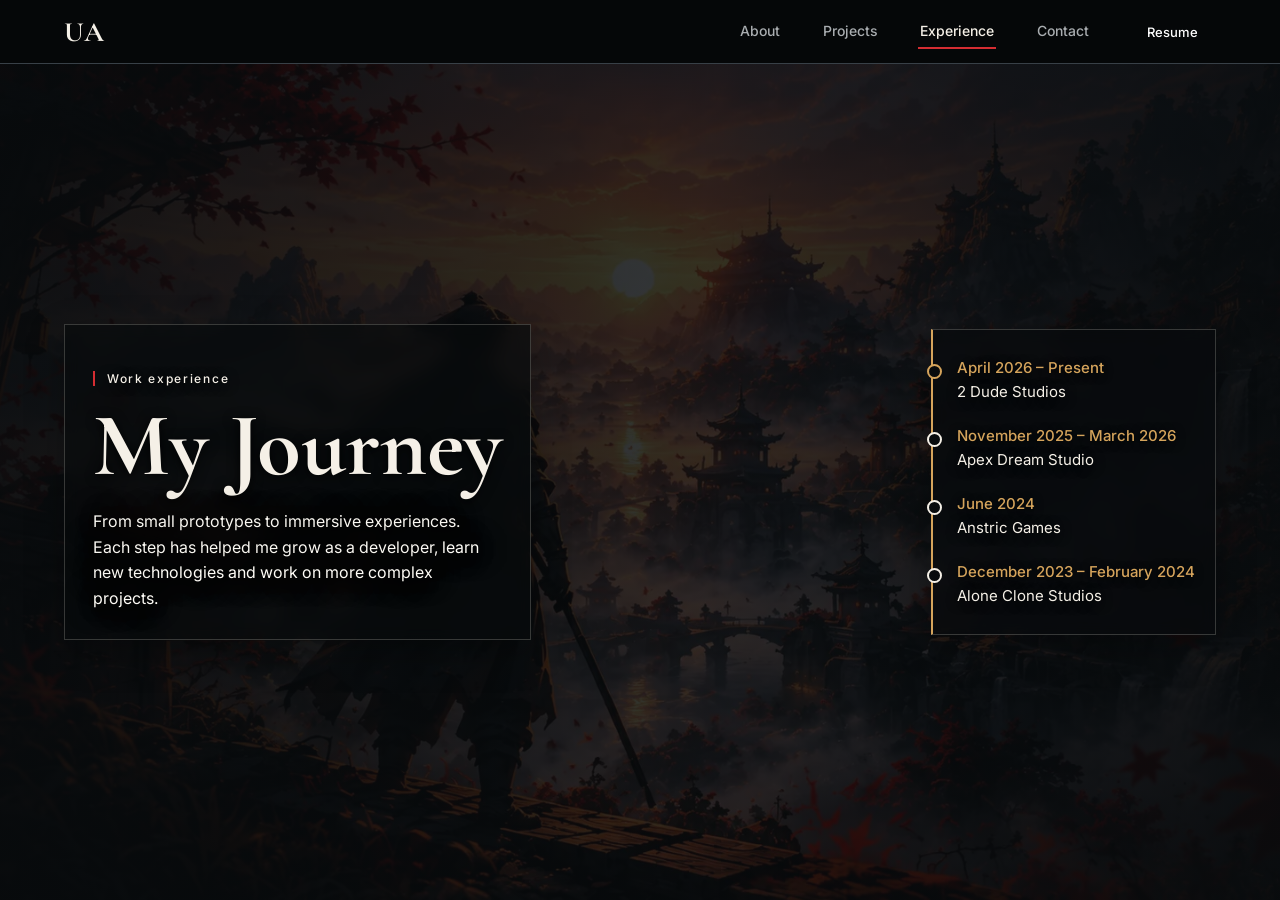
==== experience.html @ b85fc6ec "Restore the opening wrapper for the first company pair" ====
<!DOCTYPE html>
<html lang="en"><head><meta charset="utf-8">
<meta name="viewport" content="width=device-width, initial-scale=1, viewport-fit=cover">
<title>Experience — Utsav Agarwal</title>
<link href="https://fonts.googleapis.com/css2?family=Cormorant+Garamond:wght@500;600;700&family=Inter:wght@400;500;600&display=swap" rel="stylesheet">
<link rel="stylesheet" href="styles.css"></head><body>
<nav><a class="logo" href="index.html" aria-label="Home">UA</a>
<button class="burger" aria-label="Menu" aria-expanded="false">&#9776;</button>
<div class="links" id="links"><a href="index.html#about">About</a><a href="projects.html">Projects</a><a href="experience.html" class=on>Experience</a><a href="#contact">Contact</a><a class="btn" href="resume.pdf" target="_blank" rel="noopener">Resume</a></div></nav>
<main class="view on">
<!-- MY JOURNEY -->
<section class="snap jour"><img class="bg" src="assets/hero.webp" alt=""><div class="jw"><div><p class="eyebrow">Work experience</p><h1>My Journey</h1><p>From small prototypes to immersive experiences. Each step has helped me grow as a developer, learn new technologies and work on more complex projects.</p></div><ol class="tl"><li><b>April 2026 – Present</b>2 Dude Studios</li><li><b>November 2025 – March 2026</b>Apex Dream Studio</li><li><b>June 2024</b>Anstric Games</li><li><b>December 2023 – February 2024</b>Alone Clone Studios</li></ol></div></section>
<div class="company-pair">
<!-- COMPANY: 2 Dude Studios -->
<section class="snap company-entry"><div class="pane"><div class="logo-t w"><img src="assets/2-dude-studios.png" alt="2 Dude Studios logo"></div><p class="when">April 2026 – Present</p><h2 class="role">Unity Game Developer · 2 Dude Studios</h2><p>Location-based entertainment and shared-space VR experiences.</p><ul><li>Building location-based entertainment (LBE) VR experiences for shared physical spaces</li><li>Unity UI systems, arena setup and configuration</li><li>Photon Fusion integration and multiplayer development</li><li>Modular utilities, debugging and testing</li></ul><div class="tags"><span>Unity</span><span>VR</span><span>Photon Fusion</span><span>Multiplayer</span></div><div class="company-actions" aria-label="2 Dude Studios links"><a class="company-btn" href="https://2dudestudios.com/" target="_blank" rel="noopener noreferrer"><span aria-hidden="true">↗</span> Official Website</a><a class="company-btn" href="https://www.linkedin.com/company/2-dude-studios/" target="_blank" rel="noopener noreferrer"><span aria-hidden="true">in</span> LinkedIn</a></div></div></section>
<!-- COMPANY: Apex Dream Studio -->
<section class="snap company-entry"><div class="pane"><div class="logo-t"><img src="assets/apex-dream-studio.webp" alt="Apex Dream Studio logo"></div><p class="when">November 2025 – March 2026</p><h2 class="role">Unity Game Developer · Apex Dream Studio</h2><p>Gameplay and interface work across large-scale VR and voxel-based projects.</p><ul><li>UI contribution to a large-scale VR project</li><li>Gameplay and rendering-related features</li><li>Reusable architecture and scalable systems</li><li>Core functionality for a voxel-based project</li></ul><div class="tags"><span>Unity</span><span>C#</span><span>VR</span><span>UI Systems</span></div><div class="company-actions" aria-label="Apex Dream Studio links"><a class="company-btn" href="https://apexdreamstudio.com/" target="_blank" rel="noopener noreferrer"><span aria-hidden="true">↗</span> Official Website</a><a class="company-btn" href="https://www.linkedin.com/company/apexdreamstudio/" target="_blank" rel="noopener noreferrer"><span aria-hidden="true">in</span> LinkedIn</a></div></div></section>
</div>
<div class="company-pair">
<!-- COMPANY: Anstric Games -->
<section class="snap company-entry"><div class="pane"><div class="logo-t"><img src="assets/anstric-games.webp" alt="Anstric Games logo"></div><p class="when">June 2024</p><h2 class="role">Unity Game Developer Intern · Anstric Games</h2><p>A 2D fighting-game prototype, from movement to polish.</p><ul><li>Character movement and combat logic</li><li>Animation control and gameplay implementation</li><li>Particle effects and sound integration</li></ul><div class="tags"><span>Unity</span><span>C#</span><span>2D</span><span>Animation</span></div><div class="company-actions" aria-label="Anstric Games links"><a class="company-btn" href="https://anstric.com/" target="_blank" rel="noopener noreferrer"><span aria-hidden="true">↗</span> Official Website</a><a class="company-btn" href="https://www.linkedin.com/company/anstric/" target="_blank" rel="noopener noreferrer"><span aria-hidden="true">in</span> LinkedIn</a></div></div></section>
<!-- COMPANY: Alone Clone Studios -->
<section class="snap company-entry"><div class="pane"><div class="logo-t"><img src="assets/alone-clone-studios.webp" alt="Alone Clone Studios logo"></div><p class="when">December 2023 – February 2024</p><h2 class="role">Game Developer Intern · Alone Clone Studios</h2><p>Unity and Unreal Engine prototypes in a game development internship.</p><ul><li>Multiplayer FPS prototype work</li><li>Weapon rendering and cinematic capture</li><li>Endless-runner mechanics with procedural environments</li><li>Collision-based interactions</li></ul><div class="tags"><span>Unity</span><span>Unreal Engine</span><span>Multiplayer</span><span>Prototyping</span></div><div class="company-actions" aria-label="Alone Clone Studios links"><a class="company-btn" href="https://aloneclone.com/" target="_blank" rel="noopener noreferrer"><span aria-hidden="true">↗</span> Official Website</a><a class="company-btn" href="https://www.linkedin.com/company/aloneclone/" target="_blank" rel="noopener noreferrer"><span aria-hidden="true">in</span> LinkedIn</a></div></div></section>

</div>

<!-- CONTACT -->
<section class="snap contact" id="contact"><div><p class="eyebrow" style="display:inline-block;text-align:left">Contact</p><h2>Let’s build something meaningful.</h2><p>Open to game development opportunities in gameplay systems, AI and VR. Send a message and I’ll reply soon.</p><a class="btn" href="mailto:utsavagarwal2002@gmail.com">Let’s Talk</a><a class="m" href="mailto:utsavagarwal2002@gmail.com">utsavagarwal2002@gmail.com</a></div></section>
</main>
<script src="script.js"></script></body></html>
---- styles.css ----
/* UTSAV AGARWAL PORTFOLIO - edit colours in :root below */
:root{--bg:#080B0D;--sf:#11171B;--tx:#F5F0E7;--mu:#A9ADB0;--ac:#D52D32;--gd:#D5A45C;--bd:#384047;--pa:#E5D0AD;--nav:64px;--serif:'Cormorant Garamond',Georgia,serif;--sans:'Inter',system-ui,sans-serif;--pad:clamp(20px,5vw,72px);color-scheme:dark}
*{box-sizing:border-box;margin:0}html,body{height:100%;background:var(--bg);color:var(--tx);font:400 16px/1.6 var(--sans)}
a{color:inherit;text-decoration:none}:focus-visible{outline:2px solid var(--gd);outline-offset:3px}
nav{position:fixed;inset:0 0 auto 0;height:calc(var(--nav) + env(safe-area-inset-top,0px));padding:env(safe-area-inset-top,0px) var(--pad) 0;background:#050708;border-bottom:1px solid var(--bd);display:flex;align-items:center;justify-content:space-between;z-index:20}
.logo{font:700 28px var(--serif);letter-spacing:.04em}
.links{display:flex;gap:clamp(16px,3vw,40px);align-items:center}
.links a{font:500 14px var(--sans);color:var(--mu);background:none;border:0;padding:8px 2px;cursor:pointer;border-bottom:2px solid transparent}
.links a.on{color:var(--tx);border-color:var(--ac)}
.btn{display:inline-flex;gap:10px;align-items:center;justify-content:center;background:var(--ac);color:#fff;font:600 15px var(--sans);padding:13px 24px;border:0;border-radius:2px;cursor:pointer;min-height:44px}
.btn:hover{background:#e0383d}.links .btn{padding:9px 18px;color:#fff;border:0;font-size:13px;min-height:40px}
.burger{display:none;background:none;border:1px solid var(--bd);color:var(--tx);width:44px;height:44px;font-size:20px;cursor:pointer}
@media(max-width:900px){.burger{display:block}.links{position:fixed;top:calc(var(--nav) + env(safe-area-inset-top,0px));left:0;right:0;background:#050708;flex-direction:column;align-items:stretch;padding:12px var(--pad) 24px;border-bottom:1px solid var(--bd);display:none}.links.open{display:flex}.links a{text-align:left;padding:14px 0;font-size:16px;border-bottom:1px solid var(--bd)}.links .btn{margin-top:12px}}
.view{position:fixed;inset:calc(var(--nav) + env(safe-area-inset-top,0px)) 0 0 0;overflow-y:auto;scroll-snap-type:y mandatory;overscroll-behavior-y:contain;scroll-behavior:smooth;display:none}
.view.on{display:block}
@media(max-width:700px){.view{scroll-snap-type:y proximity}}
@media(prefers-reduced-motion:reduce){.view{scroll-behavior:auto}}
.snap{min-height:100%;scroll-snap-align:start;scroll-snap-stop:always;position:relative;display:flex;overflow:hidden}
.bg{position:absolute;inset:0;width:100%;height:100%;object-fit:cover;z-index:0}
.eyebrow{font:500 12px var(--sans);letter-spacing:.14em;color:var(--mu);margin-bottom:14px;padding-left:12px;border-left:2px solid var(--ac)}
h1,h2,h3{font-family:var(--serif);font-weight:700;line-height:1.02}
h1{font-size:clamp(44px,7vw,92px)}h2{font-size:clamp(34px,4.4vw,60px);line-height:1.08}
.sub{font:500 clamp(19px,2vw,26px)/1.3 var(--serif);color:var(--tx);margin:18px 0 28px;max-width:20ch}
/* hero */
#hero{align-items:center;justify-content:flex-end;padding:var(--pad)}
#hero .bg{object-position:25% 50%}
#hero:before,.jour:before{content:"";position:absolute;inset:0;z-index:1;pointer-events:none;background:linear-gradient(90deg,transparent 35%,rgba(8,11,13,.92) 72%)}
#hero:before{background:linear-gradient(90deg,rgba(8,11,13,.08) 0%,rgba(8,11,13,.3) 34%,rgba(8,11,13,.86) 60%,rgba(8,11,13,.96) 100%)}
.heroin{position:relative;z-index:2;max-width:480px;width:100%}
.heroin,.jour .jw>div:first-child{background:rgba(8,11,13,.68);border:1px solid rgba(245,240,231,.2);padding:clamp(18px,2.4vw,28px);backdrop-filter:blur(8px);-webkit-backdrop-filter:blur(8px);box-shadow:0 12px 36px rgba(0,0,0,.28)}
#hero h1,#hero .sub,.jour h1,.jour .jw>div>p:not(.eyebrow){color:#fffdf7;text-shadow:0 2px 14px rgba(0,0,0,.95),0 0 32px rgba(0,0,0,.7)}
.badge{display:flex;gap:14px;align-items:center;margin-top:24px;border:1px solid var(--bd);background:rgba(8,11,13,.7);padding:10px 16px;max-width:360px}
.badge img{width:48px;height:48px}.badge b{display:block;font-size:15px}.badge span{font-size:12px;color:var(--mu)}
@media(max-width:760px){#hero{justify-content:center;text-align:center;align-items:flex-end}#hero:before{background:linear-gradient(180deg,rgba(8,11,13,.1) 0,rgba(8,11,13,.45) 28%,rgba(8,11,13,.97) 100%)}#hero .bg{object-position:30% 20%}.heroin{max-width:none}.sub{margin-inline:auto}.btn.full{width:100%}.badge{margin-inline:auto}}
/* about + skills */
.as{display:contents}
@media(min-width:1024px){.as{display:grid;grid-template-columns:1.15fr 1fr;min-height:100%;scroll-snap-align:start;scroll-snap-stop:always}.as .snap{min-height:100%}}
#about{background:var(--pa);color:#1a1410;align-items:center;padding:var(--pad) var(--pad) 40%}
#about .bg{top:auto;height:52%;object-position:50% 70%;-webkit-mask-image:linear-gradient(transparent,#000 35%);mask-image:linear-gradient(transparent,#000 35%)}
#about .eyebrow{color:#5a4a38}#about p{max-width:52ch;margin-top:18px;font-size:clamp(15px,1.25vw,17px);color:#33281d;position:relative}
#about>div{position:relative;z-index:1}
#skills{background:var(--sf);align-items:center;padding:var(--pad);border-left:1px solid var(--bd)}
.grid{display:grid;grid-template-columns:repeat(3,1fr);gap:12px;margin-top:24px;width:100%}
@media(max-width:1023px){#about{padding-bottom:45%}.grid{grid-template-columns:repeat(2,1fr)}}
@media(max-width:420px){.grid{grid-template-columns:1fr}}
.sk{border:1px solid var(--bd);padding:16px 14px;display:flex;flex-direction:column;gap:10px;font-size:14px;font-weight:500;min-height:84px;justify-content:center;background:rgba(8,11,13,.5)}
.sk i{font:700 13px var(--serif);font-style:normal;color:var(--gd);border:1px solid var(--gd);width:30px;height:30px;display:grid;place-items:center}
#skills>div{width:100%}
/* contact */
.contact{align-items:center;justify-content:center;text-align:center;padding:var(--pad);background:radial-gradient(ellipse at 50% 120%,rgba(213,45,50,.28),transparent 60%),var(--bg);border-top:1px solid var(--bd)}
.contact p{margin:16px auto 28px;color:var(--mu);max-width:44ch}.contact a.m{display:block;margin-top:18px;color:var(--gd);font-size:15px}
/* journey */
.jour{align-items:center;padding:var(--pad)}
.jour:before{background:linear-gradient(90deg,rgba(8,11,13,.94) 0%,rgba(8,11,13,.82) 55%,rgba(8,11,13,.94) 100%)}
.jour h1,.jour .jw p,.jour .tl li{color:#f5f0e7;text-shadow:0 2px 12px rgba(0,0,0,.9)}
.jour .tl b{text-shadow:0 2px 10px rgba(0,0,0,.9)}
.jour .bg{object-position:40% 50%}
@media(min-width:761px) and (max-width:1023px){.jw{display:grid;grid-template-columns:minmax(0,1.1fr) minmax(250px,.9fr);gap:20px}.jour .tl{width:100%}}
@media(max-width:760px){#hero:before{background:linear-gradient(180deg,rgba(8,11,13,.38) 0%,rgba(8,11,13,.58) 28%,rgba(8,11,13,.97) 100%)}#hero .heroin{max-width:540px}#hero h1{font-size:clamp(44px,12vw,72px)}#hero .sub{max-width:27ch;margin:16px auto 24px}.jour{align-items:flex-end;text-align:center}.jour:before{background:linear-gradient(180deg,rgba(8,11,13,.38) 0%,rgba(8,11,13,.68) 36%,rgba(8,11,13,.97) 100%)}.jw{display:flex;flex-direction:column;align-items:stretch;gap:16px}.jour .jw>div:first-child{max-width:none}.jour .jw .eyebrow{display:inline-block;text-align:left}.jour .tl{text-align:left;width:100%;padding:12px 14px 12px 0}.jour h1{font-size:clamp(42px,11vw,64px)}.jour .jw>div>p:not(.eyebrow){margin:12px auto 0;max-width:36ch}}
.jw{position:relative;z-index:2;display:flex;justify-content:space-between;align-items:center;gap:40px;width:100%;flex-wrap:wrap}
.jw p{max-width:40ch;margin-top:18px;color:#e6e0d4}
.tl{list-style:none;padding:16px 20px 16px 0;border:1px solid rgba(245,240,231,.2);border-left:2px solid var(--gd);margin:0;background:rgba(8,11,13,.78);backdrop-filter:blur(8px);-webkit-backdrop-filter:blur(8px);box-shadow:0 12px 36px rgba(0,0,0,.28)}
.tl li{padding:10px 0 10px 24px;position:relative;font-size:15px}.tl li:before{content:"";position:absolute;left:-6px;top:18px;width:11px;height:11px;border-radius:50%;background:var(--bg);border:2px solid var(--tx)}
.tl li:first-child:before{border-color:var(--gd)}.tl b{display:block;color:var(--gd);font-weight:500}
/* Projects page hero */
.project-hero{align-items:center;justify-content:flex-end;padding:var(--pad)}
.project-hero .bg{object-position:25% 50%}
.project-hero:before{content:"";position:absolute;inset:0;z-index:1;pointer-events:none;background:linear-gradient(90deg,rgba(8,11,13,.08) 0%,rgba(8,11,13,.3) 34%,rgba(8,11,13,.86) 60%,rgba(8,11,13,.96) 100%)}
.project-hero-copy{position:relative;max-width:520px;width:100%;margin-right:3%;z-index:2;background:rgba(8,11,13,.7);border:1px solid rgba(245,240,231,.2);padding:clamp(20px,2.6vw,32px);backdrop-filter:blur(8px);-webkit-backdrop-filter:blur(8px);box-shadow:0 12px 36px rgba(0,0,0,.3)}
.project-hero h1,.project-hero .intro{color:#fffdf7;text-shadow:0 2px 14px rgba(0,0,0,.98),0 0 32px rgba(0,0,0,.75)}
.project-hero .eyebrow{color:var(--gd)}
.project-hero .intro{font:500 clamp(19px,2vw,26px)/1.4 var(--serif);margin:18px 0 28px;max-width:34ch}
.project-hero .btn{margin-top:2px}
@media(min-width:761px) and (max-width:1023px){.project-hero{justify-content:center}.project-hero-copy{max-width:560px;margin:0}}
@media(max-width:760px){.project-hero{justify-content:center;text-align:center;align-items:flex-end}.project-hero:before{background:linear-gradient(180deg,rgba(8,11,13,.38) 0%,rgba(8,11,13,.62) 30%,rgba(8,11,13,.98) 100%)}.project-hero .bg{object-position:30% 20%}.project-hero-copy{max-width:none;margin:0;width:100%;padding:clamp(18px,5vw,26px)}.project-hero h1{font-size:clamp(44px,12vw,72px)}.project-hero .intro{margin:18px auto 24px;max-width:34ch}.project-hero .eyebrow{display:inline-block}}
/* Responsive YouTube video and fallback artwork */
.video-split{align-items:center}
.video-vis{position:relative;isolation:isolate;background:var(--bg);width:100%;height:auto;min-height:0;aspect-ratio:16/9;align-self:center;border-left:1px solid var(--bd);overflow:hidden}
.video-vis .video-fallback{z-index:0;object-fit:cover;transition:opacity .25s ease}
.video-vis:after{z-index:1;pointer-events:none}
.video-vis .youtube-layer{position:absolute;inset:0;z-index:2;opacity:0;pointer-events:none;transition:opacity .25s ease}
.video-vis .youtube-layer iframe{display:block;width:100%;height:100%;border:0;background:#050708}
.video-vis .youtube-player{position:absolute;inset:0;width:100%;height:100%}
.video-vis .video-fallback-note{position:absolute;inset:0;z-index:3;pointer-events:none;display:flex;align-items:flex-end;transition:opacity .25s ease}
.video-vis .cap{left:14px;bottom:12px;max-width:calc(100% - 28px)}
.video-vis .cap a{color:var(--gd);text-decoration:underline;text-underline-offset:3px;pointer-events:auto}
.video-vis.video-ready .youtube-layer{opacity:1;pointer-events:auto}
.video-vis.video-ready .video-fallback,.video-vis.video-ready .video-fallback-note{opacity:0;pointer-events:none}
.video-vis.video-ready:after{background:transparent;pointer-events:none}
.video-vis.video-unavailable .video-fallback-note{opacity:1}
@media(max-width:860px){.video-split{grid-template-rows:auto auto}.video-vis{width:100%;height:auto;min-height:0;aspect-ratio:16/9;align-self:center;border:0}.video-vis:after{background:linear-gradient(0deg,var(--bg),transparent 60%)}}
/* company + project */
.split{display:grid;grid-template-columns:minmax(0,1.05fr) minmax(0,1fr);width:100%;min-height:100%}
.pane{padding:var(--pad);display:flex;flex-direction:column;justify-content:center;gap:16px;background:var(--bg);position:relative;z-index:1}
.vis{position:relative;min-height:240px;border-left:1px solid var(--bd);overflow:hidden}
.vis .bg{filter:saturate(.9)}.vis:after{content:"";position:absolute;inset:0;background:linear-gradient(90deg,var(--bg),transparent 30%)}
.flip .pane{order:2}.flip .vis{order:1;border:0;border-right:1px solid var(--bd)}.flip .vis:after{background:linear-gradient(270deg,var(--bg),transparent 30%)}
@media(max-width:860px){.split{grid-template-columns:1fr;grid-template-rows:minmax(180px,30vh) auto}.vis{order:-1!important;border:0!important}.vis:after,.flip .vis:after{background:linear-gradient(0deg,var(--bg),transparent 60%)}.flip .pane{order:0}}
.logo-t{width:84px;height:84px;border:1px solid var(--bd);display:grid;place-items:center;background:#000;overflow:hidden}.logo-t img{width:100%;height:100%;object-fit:contain}
.logo-t.w{width:140px;background:#fff0}
.role{font:600 clamp(24px,2.6vw,34px) var(--serif)}.when{font-size:13px;letter-spacing:.1em;color:var(--gd)}
.pane ul{padding-left:18px;display:grid;gap:8px;color:#d9d4c9;font-size:15px}.pane ul li::marker{color:var(--ac)}
.tags{display:flex;flex-wrap:wrap;gap:8px}.tags span{border:1px solid var(--bd);padding:4px 12px;font-size:13px;color:var(--mu)}
.eyebrow a.company-link{color:var(--gd);text-decoration:underline;text-decoration-color:rgba(213,164,92,.55);text-underline-offset:3px}
.project-links{display:flex;flex-wrap:wrap;gap:10px;margin-top:-4px}
.project-links a{color:var(--gd);font-size:14px;text-decoration:underline;text-decoration-color:rgba(213,164,92,.55);text-underline-offset:3px}
.project-links a:hover,.eyebrow a.company-link:hover{color:#f5d49e}
.cap{position:absolute;left:14px;bottom:12px;z-index:2;font-size:12px;color:#cfcac0;background:rgba(8,11,13,.75);padding:4px 10px;border:1px solid var(--bd)}
.more{background:none;border:1px solid var(--bd);color:var(--tx);padding:12px 20px;cursor:pointer;font:500 14px var(--sans);min-height:44px}
.more:hover{border-color:var(--gd)}.det{display:none;border-left:2px solid var(--ac);padding:4px 0 4px 16px;color:#d9d4c9;font-size:14px}.det.on{display:block}
.row{display:flex;gap:12px;flex-wrap:wrap}

/* Paired company experience layout */
.company-pair{display:grid;grid-template-columns:repeat(2,minmax(0,1fr));height:calc(100vh - var(--nav) - env(safe-area-inset-top,0px));min-height:calc(100vh - var(--nav) - env(safe-area-inset-top,0px));scroll-snap-align:start;scroll-snap-stop:always}
.company-entry{height:100%;min-height:100%;min-width:0;scroll-snap-align:none;align-items:center;justify-content:center;padding:clamp(22px,3vw,46px);background:var(--pa);color:#1a1410}
.company-entry .pane{width:100%;max-width:580px;margin:auto;padding:0;gap:clamp(10px,1.5vw,16px);background:transparent;color:#1a1410}
.company-entry .role{color:#1a1410}
.company-entry .when{color:#8c2b25}
.company-entry .pane>p:not(.eyebrow):not(.when){color:#33281d}
.company-entry .pane ul{color:#33281d;font-size:clamp(13px,1.1vw,15px);gap:6px}
.company-entry .tags span{border-color:rgba(26,20,16,.28);color:#33281d;background:rgba(255,255,255,.16)}
.company-entry .logo-t{border-color:rgba(26,20,16,.24);background:rgba(255,255,255,.25)}
@media(max-width:1100px){.company-pair{display:grid;grid-template-columns:minmax(0,1fr);grid-auto-rows:minmax(calc(100vh - var(--nav) - env(safe-area-inset-top,0px)),auto);height:auto;min-height:0;scroll-snap-align:none;scroll-snap-stop:normal}.company-entry{height:auto;min-height:calc(100vh - var(--nav) - env(safe-area-inset-top,0px));scroll-snap-align:start;scroll-snap-stop:always;padding:var(--pad)}.company-entry .pane{max-width:680px}}

/* Alternate the company panels for stronger visual rhythm. A = parchment, B = earthy crimson. */
.company-pair:nth-of-type(1) .company-entry:first-child,
.company-pair:nth-of-type(2) .company-entry:last-child{
  background:#E5D0AD;
  color:#1A1410;
}
.company-pair:nth-of-type(1) .company-entry:last-child,
.company-pair:nth-of-type(2) .company-entry:first-child{
  background:#743238;
  color:#FFF4E8;
}

/* Parchment panels: warm, ink-dark typography and restrained terracotta accents. */
.company-pair:nth-of-type(1) .company-entry:first-child .eyebrow,
.company-pair:nth-of-type(2) .company-entry:last-child .eyebrow{
  color:#704137;
  border-left-color:#9A4E42;
}
.company-pair:nth-of-type(1) .company-entry:first-child .role,
.company-pair:nth-of-type(2) .company-entry:last-child .role{
  color:#1A1410;
}
.company-pair:nth-of-type(1) .company-entry:first-child .when,
.company-pair:nth-of-type(2) .company-entry:last-child .when{
  color:#863C32;
}
.company-pair:nth-of-type(1) .company-entry:first-child .pane>p:not(.eyebrow):not(.when),
.company-pair:nth-of-type(2) .company-entry:last-child .pane>p:not(.eyebrow):not(.when),
.company-pair:nth-of-type(1) .company-entry:first-child .pane ul,
.company-pair:nth-of-type(2) .company-entry:last-child .pane ul{
  color:#33251F;
}
.company-pair:nth-of-type(1) .company-entry:first-child .tags span,
.company-pair:nth-of-type(2) .company-entry:last-child .tags span{
  color:#33251F;
  border-color:rgba(51,37,31,.28);
  background:rgba(255,255,255,.18);
}

/* Earthy-crimson panels: soft ivory text and muted peach highlights. */
.company-pair:nth-of-type(1) .company-entry:last-child .eyebrow,
.company-pair:nth-of-type(2) .company-entry:first-child .eyebrow{
  color:#F3C7B3;
  border-left-color:#E9A184;
}
.company-pair:nth-of-type(1) .company-entry:last-child .role,
.company-pair:nth-of-type(2) .company-entry:first-child .role{
  color:#FFF4E8;
}
.company-pair:nth-of-type(1) .company-entry:last-child .when,
.company-pair:nth-of-type(2) .company-entry:first-child .when{
  color:#F3C197;
}
.company-pair:nth-of-type(1) .company-entry:last-child .pane>p:not(.eyebrow):not(.when),
.company-pair:nth-of-type(2) .company-entry:first-child .pane>p:not(.eyebrow):not(.when),
.company-pair:nth-of-type(1) .company-entry:last-child .pane ul,
.company-pair:nth-of-type(2) .company-entry:first-child .pane ul{
  color:#F3E3D9;
}
.company-pair:nth-of-type(1) .company-entry:last-child .pane ul li::marker,
.company-pair:nth-of-type(2) .company-entry:first-child .pane ul li::marker{
  color:#F1B38E;
}
.company-pair:nth-of-type(1) .company-entry:last-child .tags span,
.company-pair:nth-of-type(2) .company-entry:first-child .tags span{
  color:#FFF0E5;
  border-color:rgba(255,240,229,.38);
  background:rgba(255,255,255,.07);
}
.company-pair:nth-of-type(1) .company-entry:last-child .logo-t,
.company-pair:nth-of-type(2) .company-entry:first-child .logo-t{
  border-color:rgba(255,240,229,.35);
  background:rgba(255,255,255,.08);
}
.company-entry .logo-t{
  box-shadow:0 8px 24px rgba(25,12,10,.12);
}
.company-entry{
  border:1px solid rgba(26,20,16,.09);
}
.company-pair:nth-of-type(1) .company-entry:last-child,
.company-pair:nth-of-type(2) .company-entry:first-child{
  border-color:rgba(255,240,229,.14);
}
.company-entry a{
  text-decoration-color:currentColor;
  text-underline-offset:3px;
}

/* Tablet/mobile order is A-B-A-B rather than mirroring the desktop second pair. */
@media(max-width:1100px){
  .company-pair:nth-of-type(2) .company-entry:first-child{
    background:#E5D0AD;
    color:#1A1410;
    border-color:rgba(26,20,16,.09);
  }
  .company-pair:nth-of-type(2) .company-entry:first-child .eyebrow{
    color:#704137;
    border-left-color:#9A4E42;
  }
  .company-pair:nth-of-type(2) .company-entry:first-child .role{
    color:#1A1410;
  }
  .company-pair:nth-of-type(2) .company-entry:first-child .when{
    color:#863C32;
  }
  .company-pair:nth-of-type(2) .company-entry:first-child .pane>p:not(.eyebrow):not(.when),
  .company-pair:nth-of-type(2) .company-entry:first-child .pane ul{
    color:#33251F;
  }
  .company-pair:nth-of-type(2) .company-entry:first-child .tags span{
    color:#33251F;
    border-color:rgba(51,37,31,.28);
    background:rgba(255,255,255,.18);
  }
  .company-pair:nth-of-type(2) .company-entry:first-child .logo-t{
    border-color:rgba(26,20,16,.24);
    background:rgba(255,255,255,.25);
  }
  .company-pair:nth-of-type(2) .company-entry:last-child{
    background:#743238;
    color:#FFF4E8;
    border-color:rgba(255,240,229,.14);
  }
  .company-pair:nth-of-type(2) .company-entry:last-child .eyebrow{
    color:#F3C7B3;
    border-left-color:#E9A184;
  }
  .company-pair:nth-of-type(2) .company-entry:last-child .role{
    color:#FFF4E8;
  }
  .company-pair:nth-of-type(2) .company-entry:last-child .when{
    color:#F3C197;
  }
  .company-pair:nth-of-type(2) .company-entry:last-child .pane>p:not(.eyebrow):not(.when),
  .company-pair:nth-of-type(2) .company-entry:last-child .pane ul{
    color:#F3E3D9;
  }
  .company-pair:nth-of-type(2) .company-entry:last-child .pane ul li::marker{
    color:#F1B38E;
  }
  .company-pair:nth-of-type(2) .company-entry:last-child .tags span{
    color:#FFF0E5;
    border-color:rgba(255,240,229,.38);
    background:rgba(255,255,255,.07);
  }
  .company-pair:nth-of-type(2) .company-entry:last-child .logo-t{
    border-color:rgba(255,240,229,.35);
    background:rgba(255,255,255,.08);
  }
}

/* Company website and LinkedIn buttons */
.company-actions{
  display:flex;
  flex-wrap:wrap;
  gap:10px;
  margin-top:2px;
}
.company-btn{
  display:inline-flex;
  align-items:center;
  justify-content:center;
  gap:8px;
  min-height:42px;
  padding:9px 14px;
  border:1px solid currentColor;
  border-radius:3px;
  font:600 12px/1.25 var(--sans);
  letter-spacing:.015em;
  text-decoration:none;
  transition:background .18s ease,color .18s ease,border-color .18s ease,transform .18s ease;
}
.company-btn span{
  display:inline-grid;
  place-items:center;
  min-width:16px;
  font:700 12px/1 var(--sans);
}
.company-btn:hover{transform:translateY(-1px)}
.company-btn:focus-visible{outline:2px solid currentColor;outline-offset:3px}

/* Parchment cards use muted terracotta outlines with a warm translucent fill. */
.company-pair:nth-of-type(1) .company-entry:first-child .company-btn,
.company-pair:nth-of-type(2) .company-entry:last-child .company-btn{
  color:#793B32;
  border-color:rgba(121,59,50,.42);
  background:rgba(255,255,255,.28);
}
.company-pair:nth-of-type(1) .company-entry:first-child .company-btn:hover,
.company-pair:nth-of-type(2) .company-entry:last-child .company-btn:hover{
  color:#FFF8F0;
  border-color:#793B32;
  background:#793B32;
}

/* Crimson cards use a pale button face and dark text for clear contrast. */
.company-pair:nth-of-type(1) .company-entry:last-child .company-btn,
.company-pair:nth-of-type(2) .company-entry:first-child .company-btn{
  color:#632A30;
  border-color:#F0D9CB;
  background:#F0D9CB;
}
.company-pair:nth-of-type(1) .company-entry:last-child .company-btn:hover,
.company-pair:nth-of-type(2) .company-entry:first-child .company-btn:hover{
  color:#FFF4E8;
  border-color:#F0D9CB;
  background:rgba(255,255,255,.12);
}

/* Keep the intended A-B-A-B sequence when company cards stack on tablet/mobile. */
@media(max-width:1100px){
  .company-pair:nth-of-type(2) .company-entry:first-child .company-btn{
    color:#793B32;
    border-color:rgba(121,59,50,.42);
    background:rgba(255,255,255,.28);
  }
  .company-pair:nth-of-type(2) .company-entry:first-child .company-btn:hover{
    color:#FFF8F0;
    border-color:#793B32;
    background:#793B32;
  }
  .company-pair:nth-of-type(2) .company-entry:last-child .company-btn{
    color:#632A30;
    border-color:#F0D9CB;
    background:#F0D9CB;
  }
  .company-pair:nth-of-type(2) .company-entry:last-child .company-btn:hover{
    color:#FFF4E8;
    border-color:#F0D9CB;
    background:rgba(255,255,255,.12);
  }
}
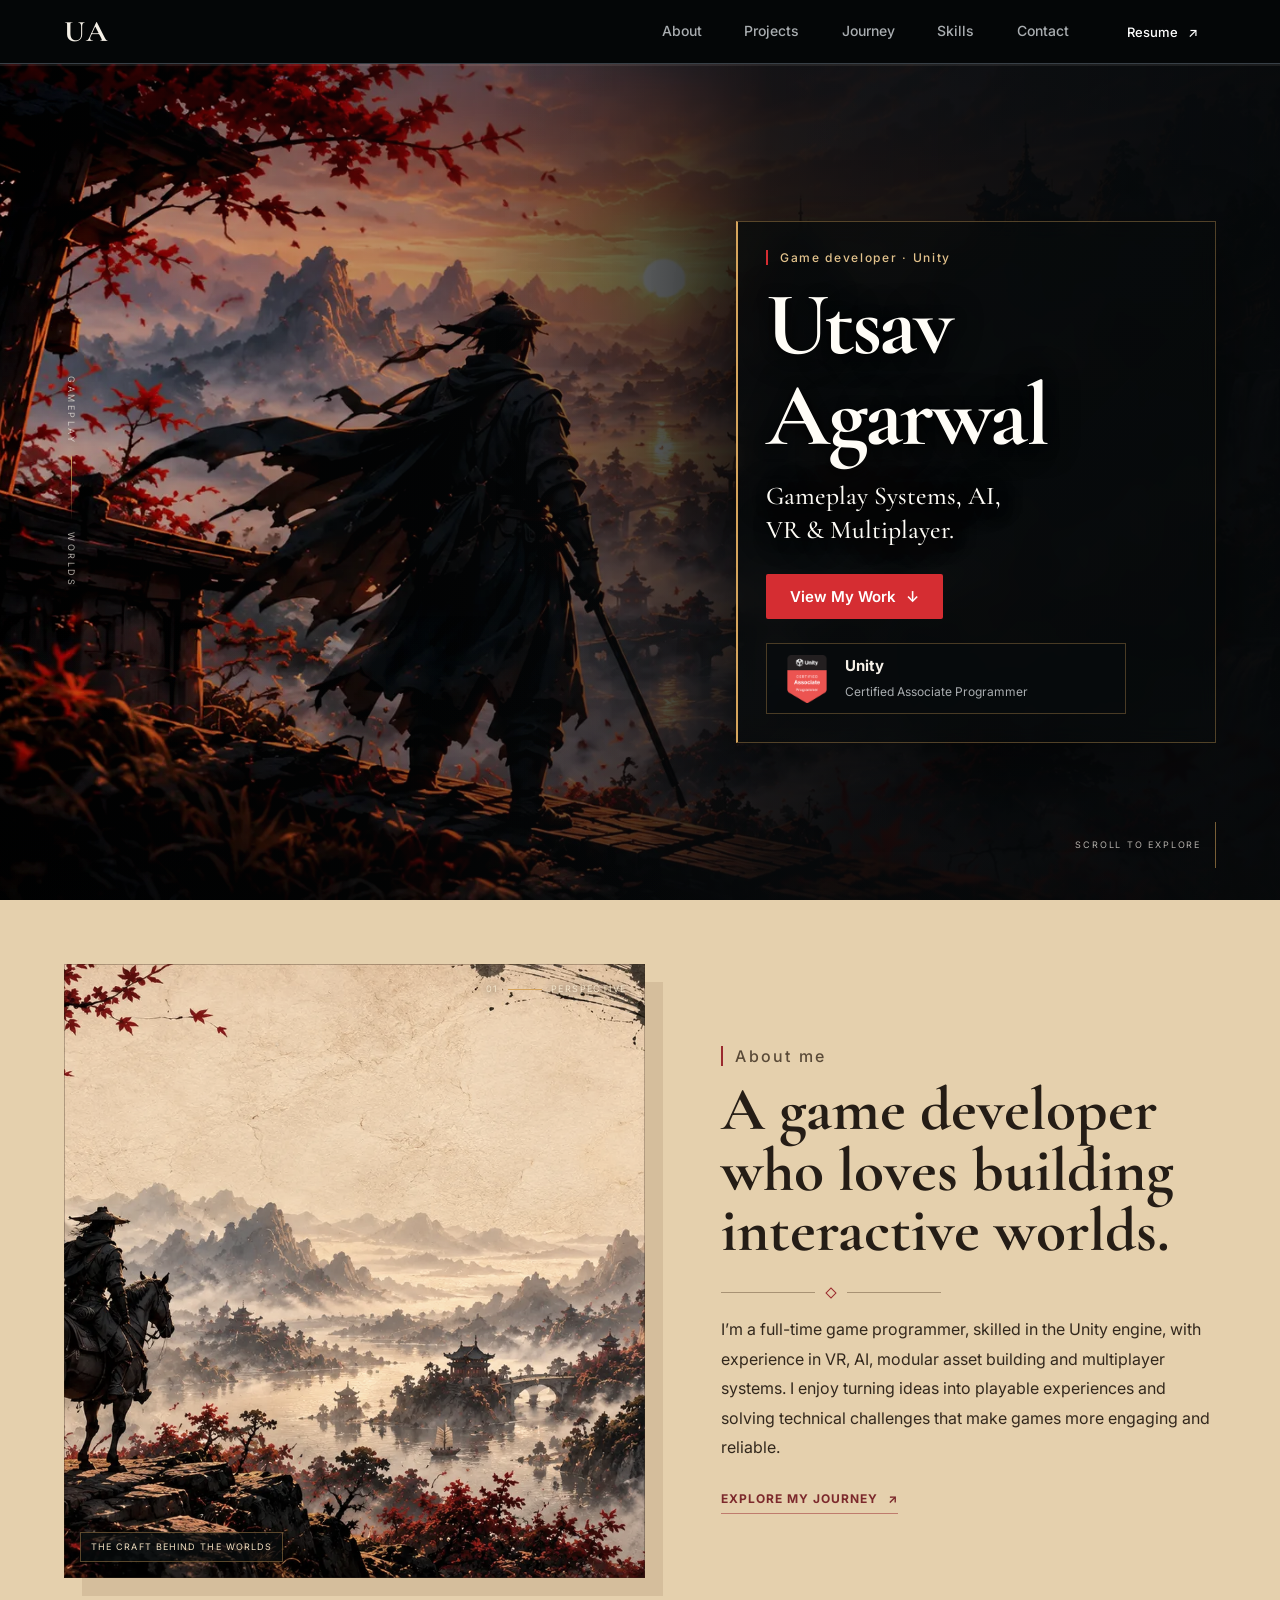
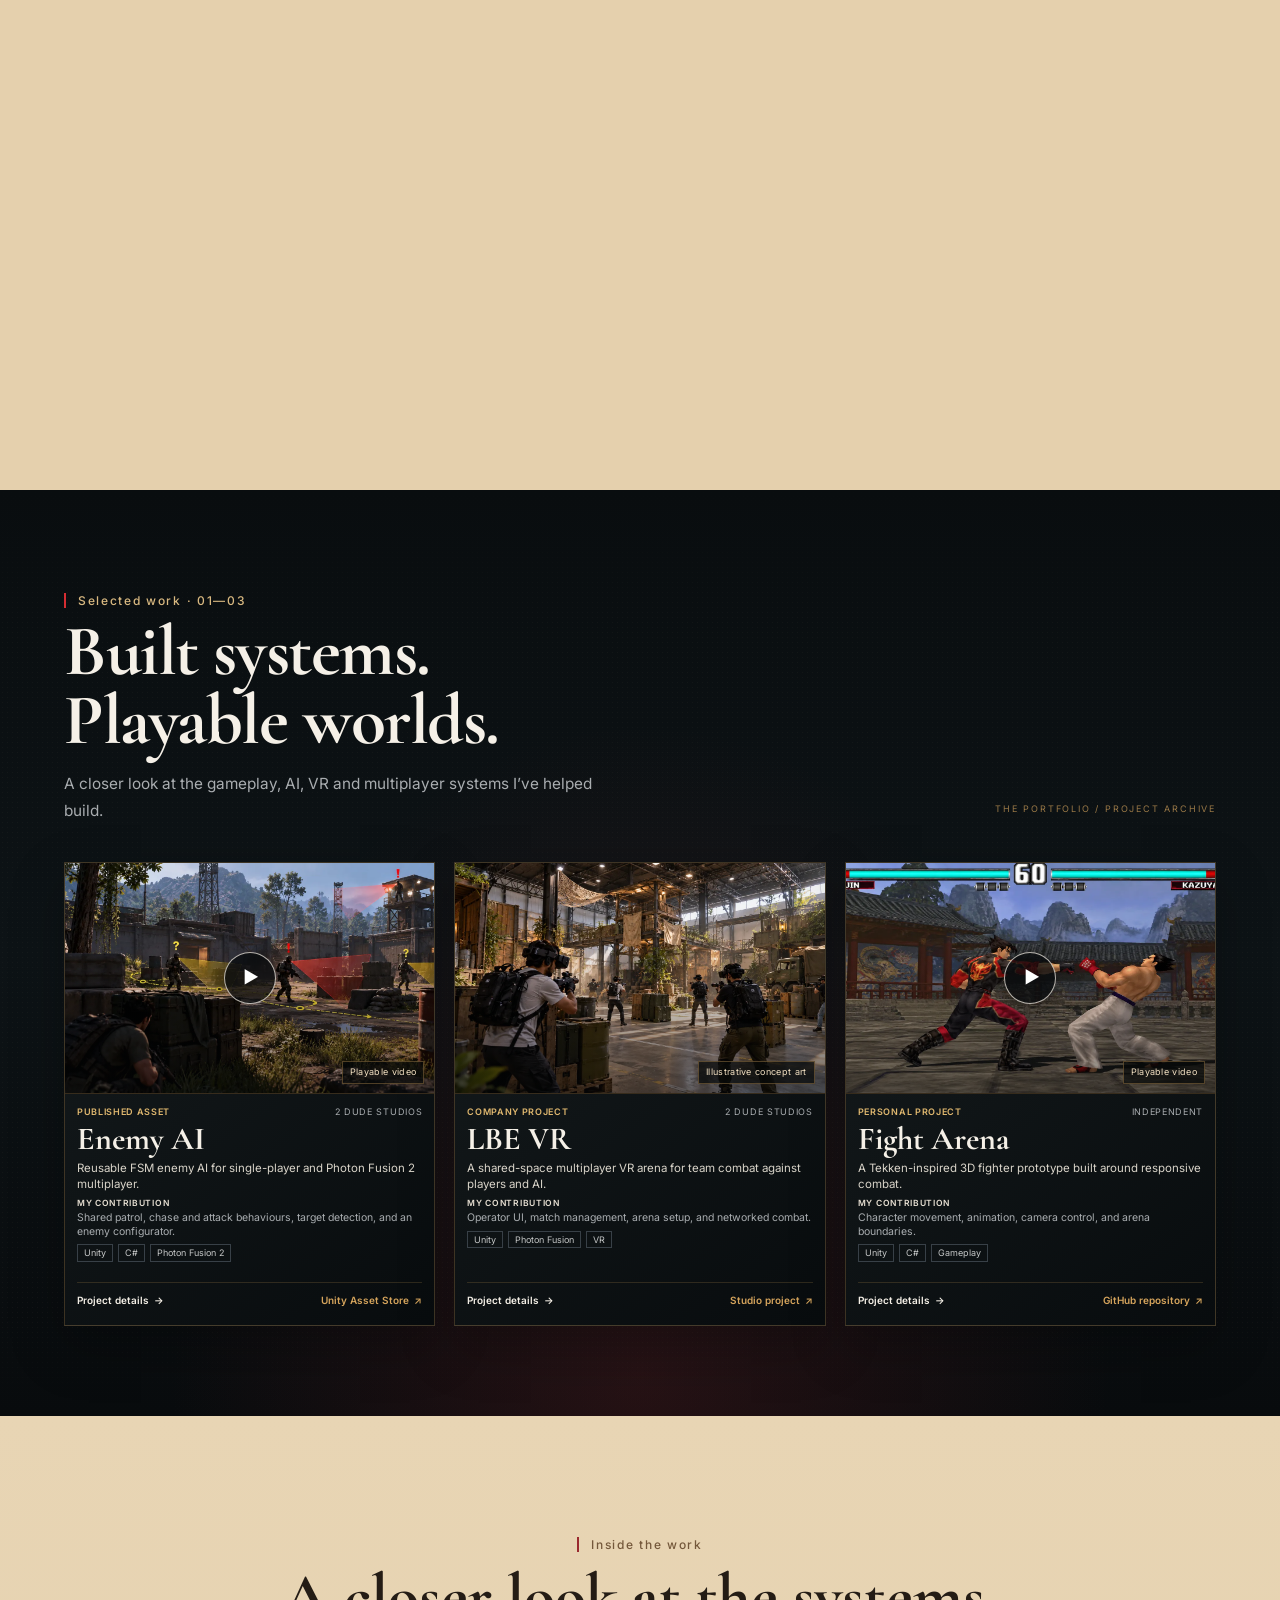
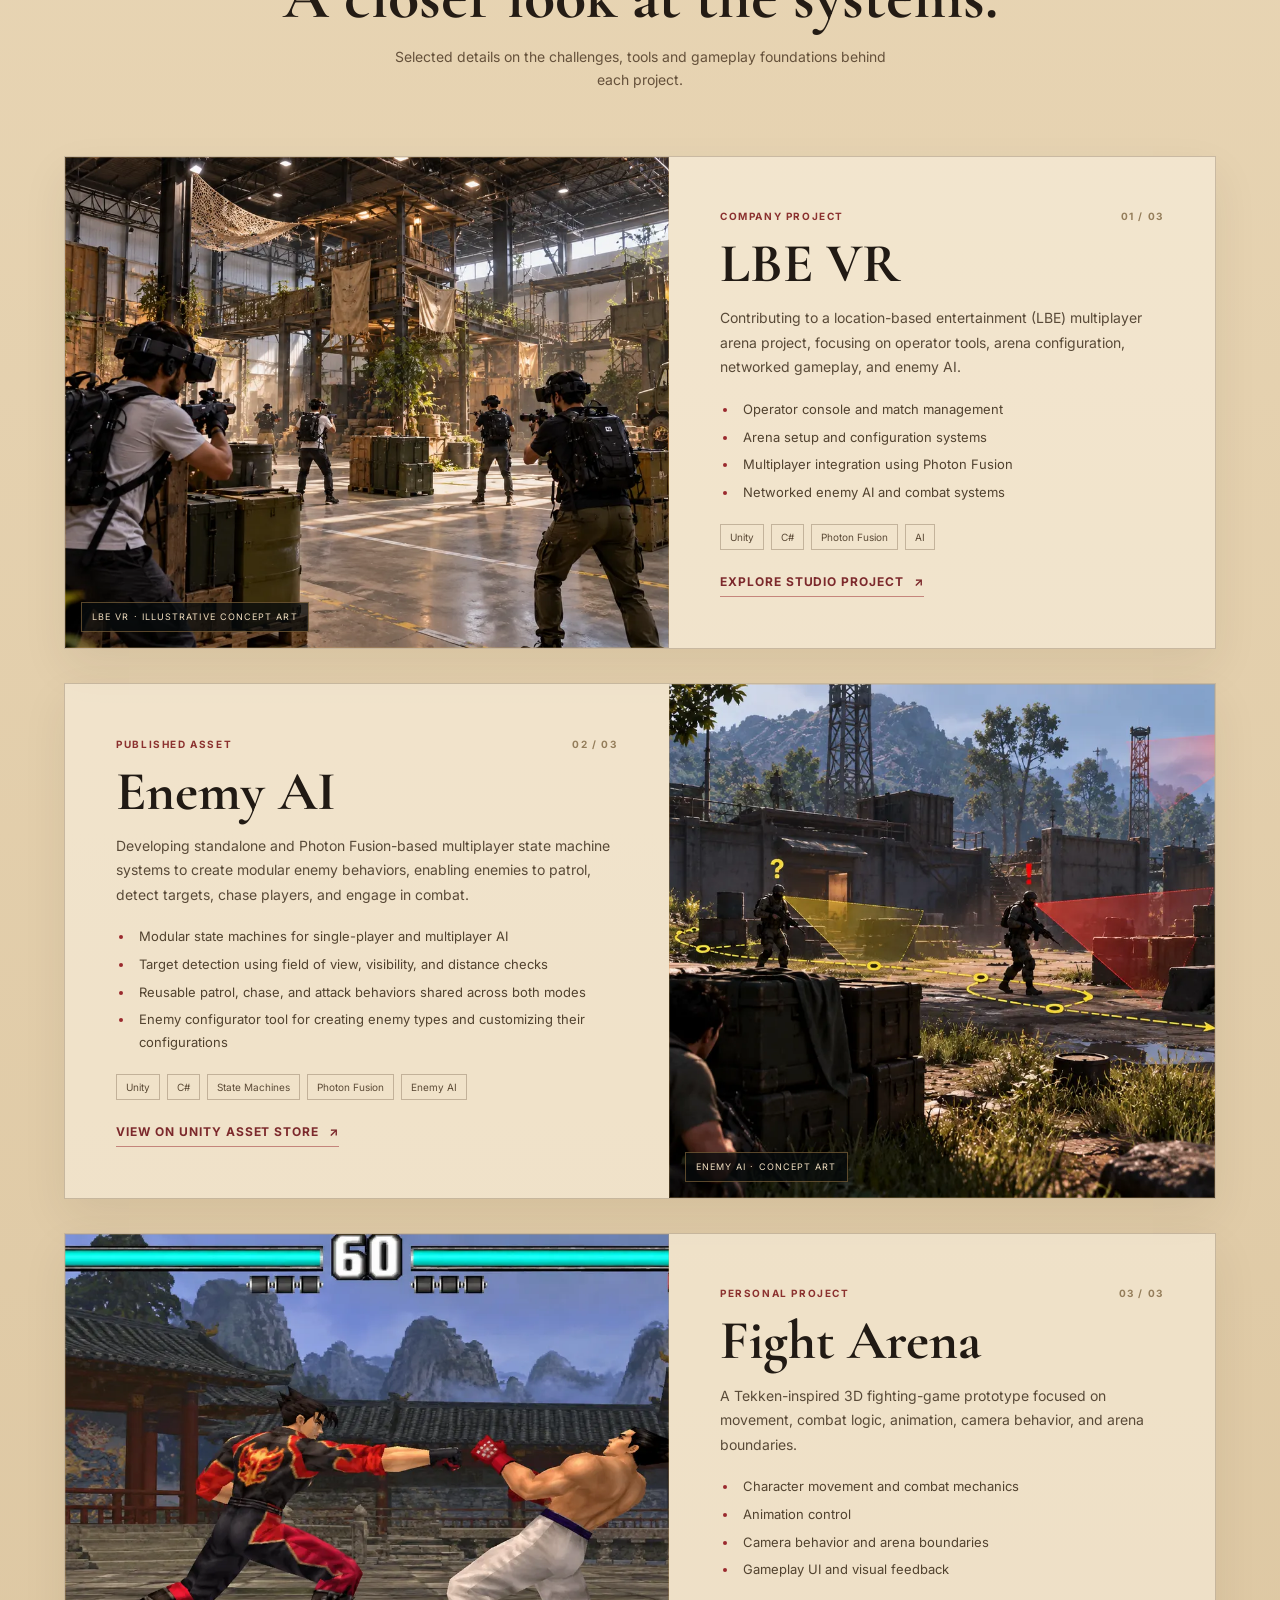
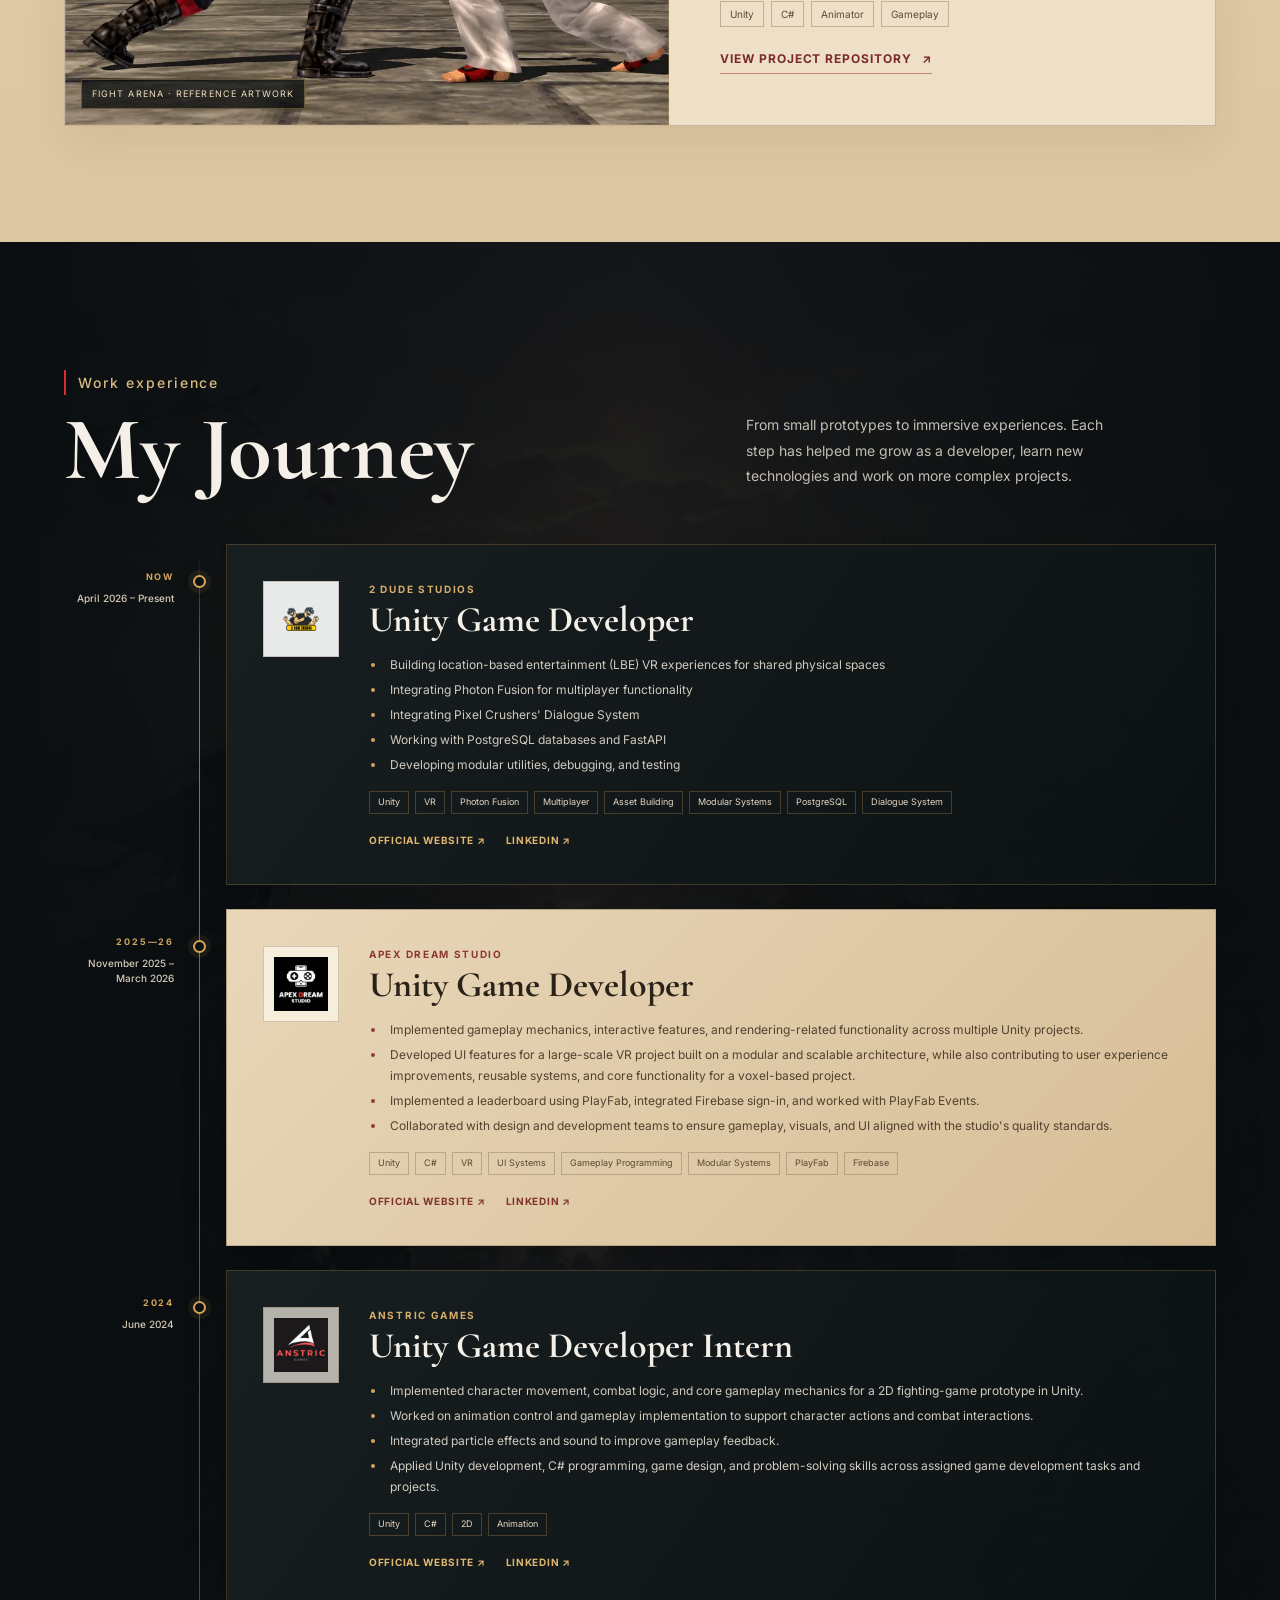
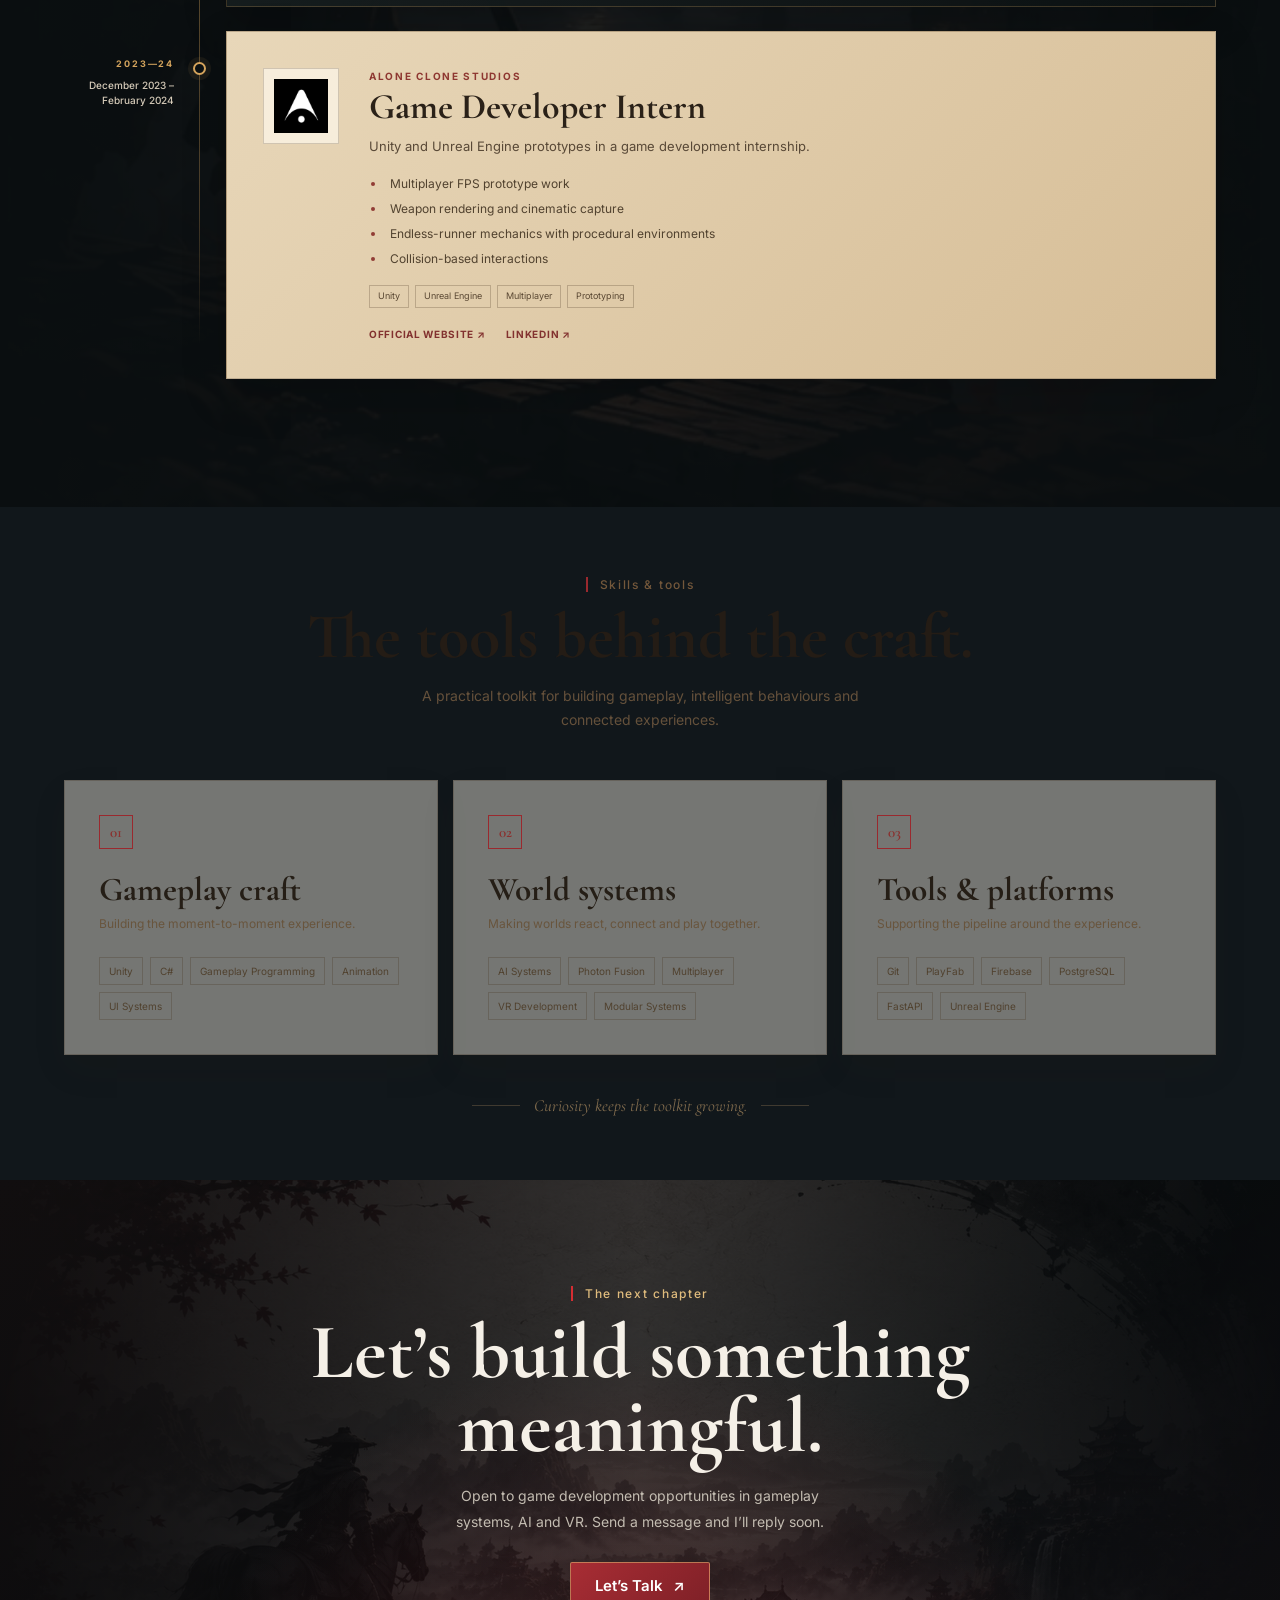
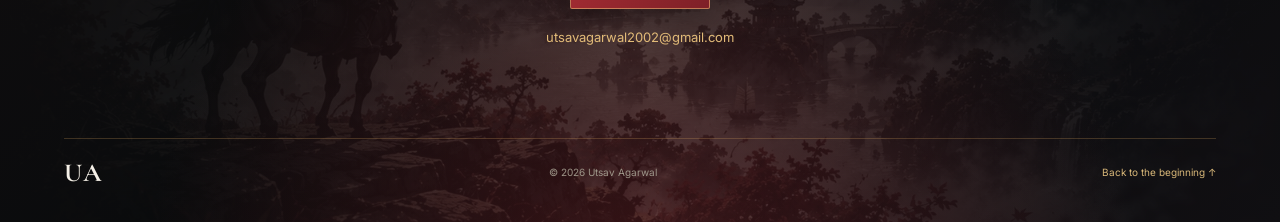
==== commit 42e49dd2: "Redirect legacy experience route to single-page portfolio" ====
--- a/experience.html
+++ b/experience.html
@@ -1,30 +1,13 @@
 <!DOCTYPE html>
-<html lang="en"><head><meta charset="utf-8">
-<meta name="viewport" content="width=device-width, initial-scale=1, viewport-fit=cover">
-<title>Experience — Utsav Agarwal</title>
-<link href="https://fonts.googleapis.com/css2?family=Cormorant+Garamond:wght@500;600;700&family=Inter:wght@400;500;600&display=swap" rel="stylesheet">
-<link rel="stylesheet" href="styles.css"></head><body>
-<nav><a class="logo" href="index.html" aria-label="Home">UA</a>
-<button class="burger" aria-label="Menu" aria-expanded="false">&#9776;</button>
-<div class="links" id="links"><a href="index.html#about">About</a><a href="projects.html">Projects</a><a href="experience.html" class=on>Experience</a><a href="#contact">Contact</a><a class="btn" href="resume.pdf" target="_blank" rel="noopener">Resume</a></div></nav>
-<main class="view on">
-<!-- MY JOURNEY -->
-<section class="snap jour"><img class="bg" src="assets/hero.webp" alt=""><div class="jw"><div><p class="eyebrow">Work experience</p><h1>My Journey</h1><p>From small prototypes to immersive experiences. Each step has helped me grow as a developer, learn new technologies and work on more complex projects.</p></div><ol class="tl"><li><b>April 2026 – Present</b>2 Dude Studios</li><li><b>November 2025 – March 2026</b>Apex Dream Studio</li><li><b>June 2024</b>Anstric Games</li><li><b>December 2023 – February 2024</b>Alone Clone Studios</li></ol></div></section>
-<div class="company-pair">
-<!-- COMPANY: 2 Dude Studios -->
-<section class="snap company-entry"><div class="pane"><div class="logo-t w"><img src="assets/2-dude-studios.png" alt="2 Dude Studios logo"></div><p class="when">April 2026 – Present</p><h2 class="role">Unity Game Developer · 2 Dude Studios</h2><p>Location-based entertainment and shared-space VR experiences.</p><ul><li>Building location-based entertainment (LBE) VR experiences for shared physical spaces</li><li>Unity UI systems, arena setup and configuration</li><li>Photon Fusion integration and multiplayer development</li><li>Modular utilities, debugging and testing</li></ul><div class="tags"><span>Unity</span><span>VR</span><span>Photon Fusion</span><span>Multiplayer</span></div><div class="company-actions" aria-label="2 Dude Studios links"><a class="company-btn" href="https://2dudestudios.com/" target="_blank" rel="noopener noreferrer"><span aria-hidden="true">↗</span> Official Website</a><a class="company-btn" href="https://www.linkedin.com/company/2-dude-studios/" target="_blank" rel="noopener noreferrer"><span aria-hidden="true">in</span> LinkedIn</a></div></div></section>
-<!-- COMPANY: Apex Dream Studio -->
-<section class="snap company-entry"><div class="pane"><div class="logo-t"><img src="assets/apex-dream-studio.webp" alt="Apex Dream Studio logo"></div><p class="when">November 2025 – March 2026</p><h2 class="role">Unity Game Developer · Apex Dream Studio</h2><p>Gameplay and interface work across large-scale VR and voxel-based projects.</p><ul><li>UI contribution to a large-scale VR project</li><li>Gameplay and rendering-related features</li><li>Reusable architecture and scalable systems</li><li>Core functionality for a voxel-based project</li></ul><div class="tags"><span>Unity</span><span>C#</span><span>VR</span><span>UI Systems</span></div><div class="company-actions" aria-label="Apex Dream Studio links"><a class="company-btn" href="https://apexdreamstudio.com/" target="_blank" rel="noopener noreferrer"><span aria-hidden="true">↗</span> Official Website</a><a class="company-btn" href="https://www.linkedin.com/company/apexdreamstudio/" target="_blank" rel="noopener noreferrer"><span aria-hidden="true">in</span> LinkedIn</a></div></div></section>
-</div>
-<div class="company-pair">
-<!-- COMPANY: Anstric Games -->
-<section class="snap company-entry"><div class="pane"><div class="logo-t"><img src="assets/anstric-games.webp" alt="Anstric Games logo"></div><p class="when">June 2024</p><h2 class="role">Unity Game Developer Intern · Anstric Games</h2><p>A 2D fighting-game prototype, from movement to polish.</p><ul><li>Character movement and combat logic</li><li>Animation control and gameplay implementation</li><li>Particle effects and sound integration</li></ul><div class="tags"><span>Unity</span><span>C#</span><span>2D</span><span>Animation</span></div><div class="company-actions" aria-label="Anstric Games links"><a class="company-btn" href="https://anstric.com/" target="_blank" rel="noopener noreferrer"><span aria-hidden="true">↗</span> Official Website</a><a class="company-btn" href="https://www.linkedin.com/company/anstric/" target="_blank" rel="noopener noreferrer"><span aria-hidden="true">in</span> LinkedIn</a></div></div></section>
-<!-- COMPANY: Alone Clone Studios -->
-<section class="snap company-entry"><div class="pane"><div class="logo-t"><img src="assets/alone-clone-studios.webp" alt="Alone Clone Studios logo"></div><p class="when">December 2023 – February 2024</p><h2 class="role">Game Developer Intern · Alone Clone Studios</h2><p>Unity and Unreal Engine prototypes in a game development internship.</p><ul><li>Multiplayer FPS prototype work</li><li>Weapon rendering and cinematic capture</li><li>Endless-runner mechanics with procedural environments</li><li>Collision-based interactions</li></ul><div class="tags"><span>Unity</span><span>Unreal Engine</span><span>Multiplayer</span><span>Prototyping</span></div><div class="company-actions" aria-label="Alone Clone Studios links"><a class="company-btn" href="https://aloneclone.com/" target="_blank" rel="noopener noreferrer"><span aria-hidden="true">↗</span> Official Website</a><a class="company-btn" href="https://www.linkedin.com/company/aloneclone/" target="_blank" rel="noopener noreferrer"><span aria-hidden="true">in</span> LinkedIn</a></div></div></section>
-
-</div>
-
-<!-- CONTACT -->
-<section class="snap contact" id="contact"><div><p class="eyebrow" style="display:inline-block;text-align:left">Contact</p><h2>Let’s build something meaningful.</h2><p>Open to game development opportunities in gameplay systems, AI and VR. Send a message and I’ll reply soon.</p><a class="btn" href="mailto:utsavagarwal2002@gmail.com">Let’s Talk</a><a class="m" href="mailto:utsavagarwal2002@gmail.com">utsavagarwal2002@gmail.com</a></div></section>
-</main>
-<script src="script.js"></script></body></html>+<html lang="en">
+<head>
+  <meta charset="utf-8">
+  <meta name="viewport" content="width=device-width, initial-scale=1">
+  <meta http-equiv="refresh" content="0;url=index.html#journey">
+  <title>Experience — Utsav Agarwal</title>
+  <script>window.location.replace("index.html#journey");</script>
+</head>
+<body>
+  <p>Experience has moved to the <a href="index.html#journey">single-page portfolio</a>.</p>
+</body>
+</html>
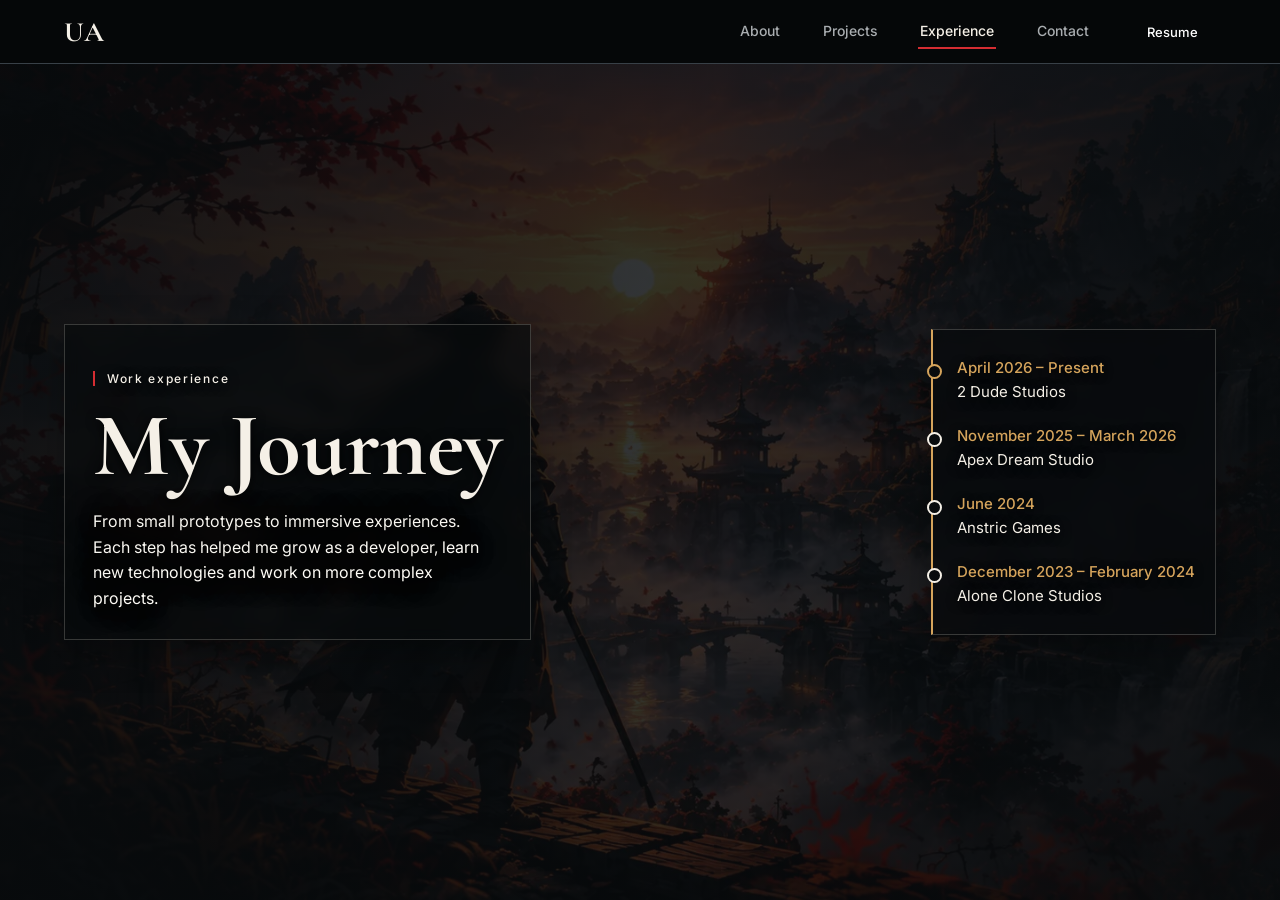
==== commit 26fc2349: "Restore standalone experience page without adding it to main navigation" ====
--- a/experience.html
+++ b/experience.html
@@ -1,13 +1,31 @@
 <!DOCTYPE html>
-<html lang="en">
-<head>
-  <meta charset="utf-8">
-  <meta name="viewport" content="width=device-width, initial-scale=1">
-  <meta http-equiv="refresh" content="0;url=index.html#journey">
-  <title>Experience — Utsav Agarwal</title>
-  <script>window.location.replace("index.html#journey");</script>
-</head>
-<body>
-  <p>Experience has moved to the <a href="index.html#journey">single-page portfolio</a>.</p>
-</body>
-</html>+<html lang="en"><head><meta charset="utf-8">
+<meta name="viewport" content="width=device-width, initial-scale=1, viewport-fit=cover">
+<title>Experience — Utsav Agarwal</title>
+<link href="https://fonts.googleapis.com/css2?family=Cormorant+Garamond:wght@500;600;700&family=Inter:wght@400;500;600&display=swap" rel="stylesheet">
+<link rel="icon" type="image/svg+xml" href="favicon.svg">
+<link rel="stylesheet" href="styles.css"></head><body>
+<nav><a class="logo" href="index.html" aria-label="Home">UA</a>
+<button class="burger" aria-label="Menu" aria-expanded="false">&#9776;</button>
+<div class="links" id="links"><a href="index.html#about">About</a><a href="projects.html">Projects</a><a href="experience.html" class=on>Experience</a><a href="#contact">Contact</a><a class="btn" href="resume.pdf" target="_blank" rel="noopener">Resume</a></div></nav>
+<main class="view on">
+<!-- MY JOURNEY -->
+<section class="snap jour"><img class="bg" src="assets/hero.webp" alt=""><div class="jw"><div><p class="eyebrow">Work experience</p><h1>My Journey</h1><p>From small prototypes to immersive experiences. Each step has helped me grow as a developer, learn new technologies and work on more complex projects.</p></div><ol class="tl"><li><b>April 2026 – Present</b>2 Dude Studios</li><li><b>November 2025 – March 2026</b>Apex Dream Studio</li><li><b>June 2024</b>Anstric Games</li><li><b>December 2023 – February 2024</b>Alone Clone Studios</li></ol></div></section>
+<div class="company-pair">
+<!-- COMPANY: 2 Dude Studios -->
+<section class="snap company-entry"><div class="pane"><div class="logo-t w"><img src="assets/2-dude-studios.png" alt="2 Dude Studios logo"></div><p class="when">April 2026 – Present</p><h2 class="role">Unity Game Developer · 2 Dude Studios</h2><ul><li>Building location-based entertainment (LBE) VR experiences for shared physical spaces</li><li>Integrating Photon Fusion for multiplayer functionality</li><li>Integrating Pixel Crushers' Dialogue System</li><li>Working with PostgreSQL databases and FastAPI</li><li>Developing modular utilities, debugging, and testing</li></ul><div class="tags"><span>Unity</span><span>VR</span><span>Photon Fusion</span><span>Multiplayer</span><span>Asset Building</span><span>Modular Systems</span><span>PostgreSQL Database</span><span>Pixel Crushers' Dialogue System</span></div><div class="company-actions" aria-label="2 Dude Studios links"><a class="company-btn" href="https://2dudestudios.com/" target="_blank" rel="noopener noreferrer"><span aria-hidden="true">↗</span> Official Website</a><a class="company-btn" href="https://www.linkedin.com/company/2-dude-studios/" target="_blank" rel="noopener noreferrer"><span aria-hidden="true">in</span> LinkedIn</a></div></div></section>
+<!-- COMPANY: Apex Dream Studio -->
+<section class="snap company-entry"><div class="pane"><div class="logo-t"><img src="assets/apex-dream-studio.webp" alt="Apex Dream Studio logo"></div><p class="when">November 2025 – March 2026</p><h2 class="role">Unity Game Developer · Apex Dream Studio</h2><ul><li>Implemented gameplay mechanics, interactive features, and rendering-related functionality across multiple Unity projects.</li><li>Developed UI features for a large-scale VR project built on a modular and scalable architecture, while also contributing to user experience improvements, reusable systems, and core functionality for a voxel-based project.</li><li>Implemented a leaderboard using PlayFab, integrated Firebase sign-in, and worked with PlayFab Events.</li><li>Collaborated with design and development teams to ensure gameplay, visuals, and UI aligned with the studio's quality standards.</li></ul><div class="tags"><span>Unity</span><span>C#</span><span>VR</span><span>UI Systems</span><span>Gameplay Programming</span><span>Modular Systems</span><span>PlayFab</span><span>Firebase</span></div><div class="company-actions" aria-label="Apex Dream Studio links"><a class="company-btn" href="https://apexdreamstudio.com/" target="_blank" rel="noopener noreferrer"><span aria-hidden="true">↗</span> Official Website</a><a class="company-btn" href="https://www.linkedin.com/company/apexdreamstudio/" target="_blank" rel="noopener noreferrer"><span aria-hidden="true">in</span> LinkedIn</a></div></div></section>
+</div>
+<div class="company-pair">
+<!-- COMPANY: Anstric Games -->
+<section class="snap company-entry"><div class="pane"><div class="logo-t"><img src="assets/anstric-games.webp" alt="Anstric Games logo"></div><p class="when">June 2024</p><h2 class="role">Unity Game Developer Intern · Anstric Games</h2><ul><li>Implemented character movement, combat logic, and core gameplay mechanics for a 2D fighting-game prototype in Unity.</li><li>Worked on animation control and gameplay implementation to support character actions and combat interactions.</li><li>Integrated particle effects and sound to improve gameplay feedback.</li><li>Applied Unity development, C# programming, game design, and problem-solving skills across assigned game development tasks and projects.</li></ul><div class="tags"><span>Unity</span><span>C#</span><span>2D</span><span>Animation</span></div><div class="company-actions" aria-label="Anstric Games links"><a class="company-btn" href="https://anstric.com/" target="_blank" rel="noopener noreferrer"><span aria-hidden="true">↗</span> Official Website</a><a class="company-btn" href="https://www.linkedin.com/company/anstric/" target="_blank" rel="noopener noreferrer"><span aria-hidden="true">in</span> LinkedIn</a></div></div></section>
+<!-- COMPANY: Alone Clone Studios -->
+<section class="snap company-entry"><div class="pane"><div class="logo-t"><img src="assets/alone-clone-studios.webp" alt="Alone Clone Studios logo"></div><p class="when">December 2023 – February 2024</p><h2 class="role">Game Developer Intern · Alone Clone Studios</h2><p>Unity and Unreal Engine prototypes in a game development internship.</p><ul><li>Multiplayer FPS prototype work</li><li>Weapon rendering and cinematic capture</li><li>Endless-runner mechanics with procedural environments</li><li>Collision-based interactions</li></ul><div class="tags"><span>Unity</span><span>Unreal Engine</span><span>Multiplayer</span><span>Prototyping</span></div><div class="company-actions" aria-label="Alone Clone Studios links"><a class="company-btn" href="https://aloneclone.com/" target="_blank" rel="noopener noreferrer"><span aria-hidden="true">↗</span> Official Website</a><a class="company-btn" href="https://www.linkedin.com/company/aloneclone/" target="_blank" rel="noopener noreferrer"><span aria-hidden="true">in</span> LinkedIn</a></div></div></section>
+
+</div>
+
+<!-- CONTACT -->
+<section class="snap contact" id="contact"><div><p class="eyebrow" style="display:inline-block;text-align:left">Contact</p><h2>Let’s build something meaningful.</h2><p>Open to game development opportunities in gameplay systems, AI and VR. Send a message and I’ll reply soon.</p><a class="btn" href="mailto:utsavagarwal2002@gmail.com">Let’s Talk</a><a class="m" href="mailto:utsavagarwal2002@gmail.com">utsavagarwal2002@gmail.com</a></div></section>
+</main>
+<script src="script.js"></script></body></html>
--- a/styles.css
+++ b/styles.css
@@ -0,0 +1,781 @@
+/* UTSAV AGARWAL PORTFOLIO - edit colours in :root below */
+:root{--bg:#080B0D;--sf:#11171B;--tx:#F5F0E7;--mu:#A9ADB0;--ac:#D52D32;--gd:#D5A45C;--bd:#384047;--pa:#E5D0AD;--nav:64px;--serif:'Cormorant Garamond',Georgia,serif;--sans:'Inter',system-ui,sans-serif;--pad:clamp(20px,5vw,72px);color-scheme:dark}
+*{box-sizing:border-box;margin:0}html,body{height:100%;background:var(--bg);color:var(--tx);font:400 16px/1.6 var(--sans)}
+a{color:inherit;text-decoration:none}:focus-visible{outline:2px solid var(--gd);outline-offset:3px}
+nav{position:fixed;inset:0 0 auto 0;height:calc(var(--nav) + env(safe-area-inset-top,0px));padding:env(safe-area-inset-top,0px) var(--pad) 0;background:#050708;border-bottom:1px solid var(--bd);display:flex;align-items:center;justify-content:space-between;z-index:20}
+.logo{font:700 28px var(--serif);letter-spacing:.04em}
+.links{display:flex;gap:clamp(16px,3vw,40px);align-items:center}
+.links a{font:500 14px var(--sans);color:var(--mu);background:none;border:0;padding:8px 2px;cursor:pointer;border-bottom:2px solid transparent}
+.links a.on{color:var(--tx);border-color:var(--ac)}
+.btn{display:inline-flex;gap:10px;align-items:center;justify-content:center;background:var(--ac);color:#fff;font:600 15px var(--sans);padding:13px 24px;border:0;border-radius:2px;cursor:pointer;min-height:44px}
+.btn:hover{background:#e0383d}.links .btn{padding:9px 18px;color:#fff;border:0;font-size:13px;min-height:40px}
+.burger{display:none;background:none;border:1px solid var(--bd);color:var(--tx);width:44px;height:44px;font-size:20px;cursor:pointer}
+@media(max-width:900px){.burger{display:block}.links{position:fixed;top:calc(var(--nav) + env(safe-area-inset-top,0px));left:0;right:0;background:#050708;flex-direction:column;align-items:stretch;padding:12px var(--pad) 24px;border-bottom:1px solid var(--bd);display:none}.links.open{display:flex}.links a{text-align:left;padding:14px 0;font-size:16px;border-bottom:1px solid var(--bd)}.links .btn{margin-top:12px}}
+.view{position:fixed;inset:calc(var(--nav) + env(safe-area-inset-top,0px)) 0 0 0;overflow-y:auto;scroll-snap-type:y mandatory;overscroll-behavior-y:contain;scroll-behavior:smooth;display:none}
+.view.on{display:block}
+@media(max-width:700px){.view{scroll-snap-type:y proximity}}
+@media(prefers-reduced-motion:reduce){.view{scroll-behavior:auto}}
+.snap{min-height:100%;scroll-snap-align:start;scroll-snap-stop:always;position:relative;display:flex;overflow:hidden}
+.bg{position:absolute;inset:0;width:100%;height:100%;object-fit:cover;z-index:0}
+.eyebrow{font:500 12px var(--sans);letter-spacing:.14em;color:var(--mu);margin-bottom:14px;padding-left:12px;border-left:2px solid var(--ac)}
+h1,h2,h3{font-family:var(--serif);font-weight:700;line-height:1.02}
+h1{font-size:clamp(44px,7vw,92px)}h2{font-size:clamp(34px,4.4vw,60px);line-height:1.08}
+.sub{font:500 clamp(19px,2vw,26px)/1.3 var(--serif);color:var(--tx);margin:18px 0 28px;max-width:20ch}
+/* hero */
+#hero{align-items:center;justify-content:flex-end;padding:var(--pad)}
+#hero .bg{object-position:25% 50%}
+#hero:before,.jour:before{content:"";position:absolute;inset:0;z-index:1;pointer-events:none;background:linear-gradient(90deg,transparent 35%,rgba(8,11,13,.92) 72%)}
+#hero:before{background:linear-gradient(90deg,rgba(8,11,13,.08) 0%,rgba(8,11,13,.3) 34%,rgba(8,11,13,.86) 60%,rgba(8,11,13,.96) 100%)}
+.heroin{position:relative;z-index:2;max-width:480px;width:100%}
+.heroin,.jour .jw>div:first-child{background:rgba(8,11,13,.68);border:1px solid rgba(245,240,231,.2);padding:clamp(18px,2.4vw,28px);backdrop-filter:blur(8px);-webkit-backdrop-filter:blur(8px);box-shadow:0 12px 36px rgba(0,0,0,.28)}
+#hero h1,#hero .sub,.jour h1,.jour .jw>div>p:not(.eyebrow){color:#fffdf7;text-shadow:0 2px 14px rgba(0,0,0,.95),0 0 32px rgba(0,0,0,.7)}
+.badge{display:flex;gap:14px;align-items:center;margin-top:24px;border:1px solid var(--bd);background:rgba(8,11,13,.7);padding:10px 16px;max-width:360px}
+.badge img{width:48px;height:48px}.badge b{display:block;font-size:15px}.badge span{font-size:12px;color:var(--mu)}
+@media(max-width:760px){#hero{justify-content:center;text-align:center;align-items:flex-end}#hero:before{background:linear-gradient(180deg,rgba(8,11,13,.1) 0,rgba(8,11,13,.45) 28%,rgba(8,11,13,.97) 100%)}#hero .bg{object-position:30% 20%}.heroin{max-width:none}.sub{margin-inline:auto}.btn.full{width:100%}.badge{margin-inline:auto}}
+/* about + skills */
+.as{display:contents}
+@media(min-width:1024px){.as{display:grid;grid-template-columns:1.15fr 1fr;min-height:100%;scroll-snap-align:start;scroll-snap-stop:always}.as .snap{min-height:100%}}
+#about{background:var(--pa);color:#1a1410;align-items:center;padding:var(--pad) var(--pad) 40%}
+#about .bg{top:auto;height:52%;object-position:50% 70%;-webkit-mask-image:linear-gradient(transparent,#000 35%);mask-image:linear-gradient(transparent,#000 35%)}
+#about .eyebrow{color:#5a4a38}#about p{max-width:52ch;margin-top:18px;font-size:clamp(15px,1.25vw,17px);color:#33281d;position:relative}
+#about>div{position:relative;z-index:1}
+#skills{background:var(--sf);align-items:center;padding:var(--pad);border-left:1px solid var(--bd)}
+.grid{display:grid;grid-template-columns:repeat(3,1fr);gap:12px;margin-top:24px;width:100%}
+@media(max-width:1023px){#about{padding-bottom:45%}.grid{grid-template-columns:repeat(2,1fr)}}
+@media(max-width:420px){.grid{grid-template-columns:1fr}}
+.sk{border:1px solid var(--bd);padding:16px 14px;display:flex;flex-direction:column;gap:10px;font-size:14px;font-weight:500;min-height:84px;justify-content:center;background:rgba(8,11,13,.5)}
+.sk i{font:700 13px var(--serif);font-style:normal;color:var(--gd);border:1px solid var(--gd);width:30px;height:30px;display:grid;place-items:center}
+#skills>div{width:100%}
+/* contact */
+.contact{align-items:center;justify-content:center;text-align:center;padding:var(--pad);background:radial-gradient(ellipse at 50% 120%,rgba(213,45,50,.28),transparent 60%),var(--bg);border-top:1px solid var(--bd)}
+.contact p{margin:16px auto 28px;color:var(--mu);max-width:44ch}.contact a.m{display:block;margin-top:18px;color:var(--gd);font-size:15px}
+/* journey */
+.jour{align-items:center;padding:var(--pad)}
+.jour:before{background:linear-gradient(90deg,rgba(8,11,13,.94) 0%,rgba(8,11,13,.82) 55%,rgba(8,11,13,.94) 100%)}
+.jour h1,.jour .jw p,.jour .tl li{color:#f5f0e7;text-shadow:0 2px 12px rgba(0,0,0,.9)}
+.jour .tl b{text-shadow:0 2px 10px rgba(0,0,0,.9)}
+.jour .bg{object-position:40% 50%}
+@media(min-width:761px) and (max-width:1023px){.jw{display:grid;grid-template-columns:minmax(0,1.1fr) minmax(250px,.9fr);gap:20px}.jour .tl{width:100%}}
+@media(max-width:760px){#hero:before{background:linear-gradient(180deg,rgba(8,11,13,.38) 0%,rgba(8,11,13,.58) 28%,rgba(8,11,13,.97) 100%)}#hero .heroin{max-width:540px}#hero h1{font-size:clamp(44px,12vw,72px)}#hero .sub{max-width:27ch;margin:16px auto 24px}.jour{align-items:flex-end;text-align:center}.jour:before{background:linear-gradient(180deg,rgba(8,11,13,.38) 0%,rgba(8,11,13,.68) 36%,rgba(8,11,13,.97) 100%)}.jw{display:flex;flex-direction:column;align-items:stretch;gap:16px}.jour .jw>div:first-child{max-width:none}.jour .jw .eyebrow{display:inline-block;text-align:left}.jour .tl{text-align:left;width:100%;padding:12px 14px 12px 0}.jour h1{font-size:clamp(42px,11vw,64px)}.jour .jw>div>p:not(.eyebrow){margin:12px auto 0;max-width:36ch}}
+.jw{position:relative;z-index:2;display:flex;justify-content:space-between;align-items:center;gap:40px;width:100%;flex-wrap:wrap}
+.jw p{max-width:40ch;margin-top:18px;color:#e6e0d4}
+.tl{list-style:none;padding:16px 20px 16px 0;border:1px solid rgba(245,240,231,.2);border-left:2px solid var(--gd);margin:0;background:rgba(8,11,13,.78);backdrop-filter:blur(8px);-webkit-backdrop-filter:blur(8px);box-shadow:0 12px 36px rgba(0,0,0,.28)}
+.tl li{padding:10px 0 10px 24px;position:relative;font-size:15px}.tl li:before{content:"";position:absolute;left:-6px;top:18px;width:11px;height:11px;border-radius:50%;background:var(--bg);border:2px solid var(--tx)}
+.tl li:first-child:before{border-color:var(--gd)}.tl b{display:block;color:var(--gd);font-weight:500}
+/* Projects page hero */
+.project-hero{align-items:center;justify-content:flex-end;padding:var(--pad)}
+.project-hero .bg{object-position:25% 50%}
+.project-hero:before{content:"";position:absolute;inset:0;z-index:1;pointer-events:none;background:linear-gradient(90deg,rgba(8,11,13,.08) 0%,rgba(8,11,13,.3) 34%,rgba(8,11,13,.86) 60%,rgba(8,11,13,.96) 100%)}
+.project-hero-copy{position:relative;max-width:520px;width:100%;margin-right:3%;z-index:2;background:rgba(8,11,13,.7);border:1px solid rgba(245,240,231,.2);padding:clamp(20px,2.6vw,32px);backdrop-filter:blur(8px);-webkit-backdrop-filter:blur(8px);box-shadow:0 12px 36px rgba(0,0,0,.3)}
+.project-hero h1,.project-hero .intro{color:#fffdf7;text-shadow:0 2px 14px rgba(0,0,0,.98),0 0 32px rgba(0,0,0,.75)}
+.project-hero .eyebrow{color:var(--gd)}
+.project-hero .intro{font:500 clamp(19px,2vw,26px)/1.4 var(--serif);margin:18px 0 28px;max-width:34ch}
+.project-hero .btn{margin-top:2px}
+@media(min-width:761px) and (max-width:1023px){.project-hero{justify-content:center}.project-hero-copy{max-width:560px;margin:0}}
+@media(max-width:760px){.project-hero{justify-content:center;text-align:center;align-items:flex-end}.project-hero:before{background:linear-gradient(180deg,rgba(8,11,13,.38) 0%,rgba(8,11,13,.62) 30%,rgba(8,11,13,.98) 100%)}.project-hero .bg{object-position:30% 20%}.project-hero-copy{max-width:none;margin:0;width:100%;padding:clamp(18px,5vw,26px)}.project-hero h1{font-size:clamp(44px,12vw,72px)}.project-hero .intro{margin:18px auto 24px;max-width:34ch}.project-hero .eyebrow{display:inline-block}}
+/* Responsive YouTube video and fallback artwork */
+.video-split{align-items:center}
+.video-vis{position:relative;isolation:isolate;background:var(--bg);width:100%;height:auto;min-height:0;aspect-ratio:16/9;align-self:center;border-left:1px solid var(--bd);overflow:hidden}
+.video-vis .video-fallback{z-index:0;object-fit:cover;transition:opacity .25s ease}
+.video-vis:after{z-index:1;pointer-events:none}
+.video-vis .youtube-layer{position:absolute;inset:0;z-index:2;opacity:0;pointer-events:none;transition:opacity .25s ease}
+.video-vis .youtube-layer iframe{display:block;width:100%;height:100%;border:0;background:#050708}
+.video-vis .youtube-player{position:absolute;inset:0;width:100%;height:100%}
+.video-vis .video-fallback-note{position:absolute;inset:0;z-index:3;pointer-events:none;display:flex;align-items:flex-end;transition:opacity .25s ease}
+.video-vis .cap{left:14px;bottom:12px;max-width:calc(100% - 28px)}
+.video-vis .cap a{color:var(--gd);text-decoration:underline;text-underline-offset:3px;pointer-events:auto}
+.video-vis.video-ready .youtube-layer{opacity:1;pointer-events:auto}
+.video-vis.video-ready .video-fallback,.video-vis.video-ready .video-fallback-note{opacity:0;pointer-events:none}
+.video-vis.video-ready:after{background:transparent;pointer-events:none}
+.video-vis.video-unavailable .video-fallback-note{opacity:1}
+@media(max-width:860px){.video-split{grid-template-rows:auto auto}.video-vis{width:100%;height:auto;min-height:0;aspect-ratio:16/9;align-self:center;border:0}.video-vis:after{background:linear-gradient(0deg,var(--bg),transparent 60%)}}
+/* company + project */
+.split{display:grid;grid-template-columns:minmax(0,1.05fr) minmax(0,1fr);width:100%;min-height:100%}
+.pane{padding:var(--pad);display:flex;flex-direction:column;justify-content:center;gap:16px;background:var(--bg);position:relative;z-index:1}
+.vis{position:relative;min-height:240px;border-left:1px solid var(--bd);overflow:hidden}
+.vis .bg{filter:saturate(.9)}.vis:after{content:"";position:absolute;inset:0;background:linear-gradient(90deg,var(--bg),transparent 30%)}
+.flip .pane{order:2}.flip .vis{order:1;border:0;border-right:1px solid var(--bd)}.flip .vis:after{background:linear-gradient(270deg,var(--bg),transparent 30%)}
+@media(max-width:860px){.split{grid-template-columns:1fr;grid-template-rows:minmax(180px,30vh) auto}.vis{order:-1!important;border:0!important}.vis:after,.flip .vis:after{background:linear-gradient(0deg,var(--bg),transparent 60%)}.flip .pane{order:0}}
+.logo-t{width:84px;height:84px;border:1px solid var(--bd);display:grid;place-items:center;background:#000;overflow:hidden}.logo-t img{width:100%;height:100%;object-fit:contain}
+.logo-t.w{width:140px;background:#fff0}
+.role{font:600 clamp(24px,2.6vw,34px) var(--serif)}.when{font-size:13px;letter-spacing:.1em;color:var(--gd)}
+.pane ul{padding-left:18px;display:grid;gap:8px;color:#d9d4c9;font-size:15px}.pane ul li::marker{color:var(--ac)}
+.tags{display:flex;flex-wrap:wrap;gap:8px}.tags span{border:1px solid var(--bd);padding:4px 12px;font-size:13px;color:var(--mu)}
+.eyebrow a.company-link{color:var(--gd);text-decoration:underline;text-decoration-color:rgba(213,164,92,.55);text-underline-offset:3px}
+.project-links{display:flex;flex-wrap:wrap;gap:10px;margin-top:-4px}
+.project-links a{color:var(--gd);font-size:14px;text-decoration:underline;text-decoration-color:rgba(213,164,92,.55);text-underline-offset:3px}
+.project-links a:hover,.eyebrow a.company-link:hover{color:#f5d49e}
+.cap{position:absolute;left:14px;bottom:12px;z-index:2;font-size:12px;color:#cfcac0;background:rgba(8,11,13,.75);padding:4px 10px;border:1px solid var(--bd)}
+.more{background:none;border:1px solid var(--bd);color:var(--tx);padding:12px 20px;cursor:pointer;font:500 14px var(--sans);min-height:44px}
+.more:hover{border-color:var(--gd)}.det{display:none;border-left:2px solid var(--ac);padding:4px 0 4px 16px;color:#d9d4c9;font-size:14px}.det.on{display:block}
+.row{display:flex;gap:12px;flex-wrap:wrap}
+
+/* Paired company experience layout */
+.company-pair{display:grid;grid-template-columns:repeat(2,minmax(0,1fr));height:calc(100vh - var(--nav) - env(safe-area-inset-top,0px));min-height:calc(100vh - var(--nav) - env(safe-area-inset-top,0px));scroll-snap-align:start;scroll-snap-stop:always}
+.company-entry{height:100%;min-height:100%;min-width:0;scroll-snap-align:none;align-items:center;justify-content:center;padding:clamp(22px,3vw,46px);background:var(--pa);color:#1a1410}
+.company-entry .pane{width:100%;max-width:580px;margin:auto;padding:0;gap:clamp(10px,1.5vw,16px);background:transparent;color:#1a1410}
+.company-entry .role{color:#1a1410}
+.company-entry .when{color:#8c2b25}
+.company-entry .pane>p:not(.eyebrow):not(.when){color:#33281d}
+.company-entry .pane ul{color:#33281d;font-size:clamp(13px,1.1vw,15px);gap:6px}
+.company-entry .tags span{border-color:rgba(26,20,16,.28);color:#33281d;background:rgba(255,255,255,.16)}
+.company-entry .logo-t{border-color:rgba(26,20,16,.24);background:rgba(255,255,255,.25)}
+@media(max-width:1100px){.company-pair{display:grid;grid-template-columns:minmax(0,1fr);grid-auto-rows:minmax(calc(100vh - var(--nav) - env(safe-area-inset-top,0px)),auto);height:auto;min-height:0;scroll-snap-align:none;scroll-snap-stop:normal}.company-entry{height:auto;min-height:calc(100vh - var(--nav) - env(safe-area-inset-top,0px));scroll-snap-align:start;scroll-snap-stop:always;padding:var(--pad)}.company-entry .pane{max-width:680px}}
+
+/* Alternate the company panels for stronger visual rhythm. A = parchment, B = earthy crimson. */
+.company-pair:nth-of-type(1) .company-entry:first-child,
+.company-pair:nth-of-type(2) .company-entry:last-child{
+  background:#E5D0AD;
+  color:#1A1410;
+}
+.company-pair:nth-of-type(1) .company-entry:last-child,
+.company-pair:nth-of-type(2) .company-entry:first-child{
+  background:#743238;
+  color:#FFF4E8;
+}
+
+/* Parchment panels: warm, ink-dark typography and restrained terracotta accents. */
+.company-pair:nth-of-type(1) .company-entry:first-child .eyebrow,
+.company-pair:nth-of-type(2) .company-entry:last-child .eyebrow{
+  color:#704137;
+  border-left-color:#9A4E42;
+}
+.company-pair:nth-of-type(1) .company-entry:first-child .role,
+.company-pair:nth-of-type(2) .company-entry:last-child .role{
+  color:#1A1410;
+}
+.company-pair:nth-of-type(1) .company-entry:first-child .when,
+.company-pair:nth-of-type(2) .company-entry:last-child .when{
+  color:#863C32;
+}
+.company-pair:nth-of-type(1) .company-entry:first-child .pane>p:not(.eyebrow):not(.when),
+.company-pair:nth-of-type(2) .company-entry:last-child .pane>p:not(.eyebrow):not(.when),
+.company-pair:nth-of-type(1) .company-entry:first-child .pane ul,
+.company-pair:nth-of-type(2) .company-entry:last-child .pane ul{
+  color:#33251F;
+}
+.company-pair:nth-of-type(1) .company-entry:first-child .tags span,
+.company-pair:nth-of-type(2) .company-entry:last-child .tags span{
+  color:#33251F;
+  border-color:rgba(51,37,31,.28);
+  background:rgba(255,255,255,.18);
+}
+
+/* Earthy-crimson panels: soft ivory text and muted peach highlights. */
+.company-pair:nth-of-type(1) .company-entry:last-child .eyebrow,
+.company-pair:nth-of-type(2) .company-entry:first-child .eyebrow{
+  color:#F3C7B3;
+  border-left-color:#E9A184;
+}
+.company-pair:nth-of-type(1) .company-entry:last-child .role,
+.company-pair:nth-of-type(2) .company-entry:first-child .role{
+  color:#FFF4E8;
+}
+.company-pair:nth-of-type(1) .company-entry:last-child .when,
+.company-pair:nth-of-type(2) .company-entry:first-child .when{
+  color:#F3C197;
+}
+.company-pair:nth-of-type(1) .company-entry:last-child .pane>p:not(.eyebrow):not(.when),
+.company-pair:nth-of-type(2) .company-entry:first-child .pane>p:not(.eyebrow):not(.when),
+.company-pair:nth-of-type(1) .company-entry:last-child .pane ul,
+.company-pair:nth-of-type(2) .company-entry:first-child .pane ul{
+  color:#F3E3D9;
+}
+.company-pair:nth-of-type(1) .company-entry:last-child .pane ul li::marker,
+.company-pair:nth-of-type(2) .company-entry:first-child .pane ul li::marker{
+  color:#F1B38E;
+}
+.company-pair:nth-of-type(1) .company-entry:last-child .tags span,
+.company-pair:nth-of-type(2) .company-entry:first-child .tags span{
+  color:#FFF0E5;
+  border-color:rgba(255,240,229,.38);
+  background:rgba(255,255,255,.07);
+}
+.company-pair:nth-of-type(1) .company-entry:last-child .logo-t,
+.company-pair:nth-of-type(2) .company-entry:first-child .logo-t{
+  border-color:rgba(255,240,229,.35);
+  background:rgba(255,255,255,.08);
+}
+.company-entry .logo-t{
+  box-shadow:0 8px 24px rgba(25,12,10,.12);
+}
+.company-entry{
+  border:1px solid rgba(26,20,16,.09);
+}
+.company-pair:nth-of-type(1) .company-entry:last-child,
+.company-pair:nth-of-type(2) .company-entry:first-child{
+  border-color:rgba(255,240,229,.14);
+}
+.company-entry a{
+  text-decoration-color:currentColor;
+  text-underline-offset:3px;
+}
+
+/* Tablet/mobile order is A-B-A-B rather than mirroring the desktop second pair. */
+@media(max-width:1100px){
+  .company-pair:nth-of-type(2) .company-entry:first-child{
+    background:#E5D0AD;
+    color:#1A1410;
+    border-color:rgba(26,20,16,.09);
+  }
+  .company-pair:nth-of-type(2) .company-entry:first-child .eyebrow{
+    color:#704137;
+    border-left-color:#9A4E42;
+  }
+  .company-pair:nth-of-type(2) .company-entry:first-child .role{
+    color:#1A1410;
+  }
+  .company-pair:nth-of-type(2) .company-entry:first-child .when{
+    color:#863C32;
+  }
+  .company-pair:nth-of-type(2) .company-entry:first-child .pane>p:not(.eyebrow):not(.when),
+  .company-pair:nth-of-type(2) .company-entry:first-child .pane ul{
+    color:#33251F;
+  }
+  .company-pair:nth-of-type(2) .company-entry:first-child .tags span{
+    color:#33251F;
+    border-color:rgba(51,37,31,.28);
+    background:rgba(255,255,255,.18);
+  }
+  .company-pair:nth-of-type(2) .company-entry:first-child .logo-t{
+    border-color:rgba(26,20,16,.24);
+    background:rgba(255,255,255,.25);
+  }
+  .company-pair:nth-of-type(2) .company-entry:last-child{
+    background:#743238;
+    color:#FFF4E8;
+    border-color:rgba(255,240,229,.14);
+  }
+  .company-pair:nth-of-type(2) .company-entry:last-child .eyebrow{
+    color:#F3C7B3;
+    border-left-color:#E9A184;
+  }
+  .company-pair:nth-of-type(2) .company-entry:last-child .role{
+    color:#FFF4E8;
+  }
+  .company-pair:nth-of-type(2) .company-entry:last-child .when{
+    color:#F3C197;
+  }
+  .company-pair:nth-of-type(2) .company-entry:last-child .pane>p:not(.eyebrow):not(.when),
+  .company-pair:nth-of-type(2) .company-entry:last-child .pane ul{
+    color:#F3E3D9;
+  }
+  .company-pair:nth-of-type(2) .company-entry:last-child .pane ul li::marker{
+    color:#F1B38E;
+  }
+  .company-pair:nth-of-type(2) .company-entry:last-child .tags span{
+    color:#FFF0E5;
+    border-color:rgba(255,240,229,.38);
+    background:rgba(255,255,255,.07);
+  }
+  .company-pair:nth-of-type(2) .company-entry:last-child .logo-t{
+    border-color:rgba(255,240,229,.35);
+    background:rgba(255,255,255,.08);
+  }
+}
+
+/* Company website and LinkedIn buttons */
+.company-actions{
+  display:flex;
+  flex-wrap:wrap;
+  gap:10px;
+  margin-top:2px;
+}
+.company-btn{
+  display:inline-flex;
+  align-items:center;
+  justify-content:center;
+  gap:8px;
+  min-height:42px;
+  padding:9px 14px;
+  border:1px solid currentColor;
+  border-radius:3px;
+  font:600 12px/1.25 var(--sans);
+  letter-spacing:.015em;
+  text-decoration:none;
+  transition:background .18s ease,color .18s ease,border-color .18s ease,transform .18s ease;
+}
+.company-btn span{
+  display:inline-grid;
+  place-items:center;
+  min-width:16px;
+  font:700 12px/1 var(--sans);
+}
+.company-btn:hover{transform:translateY(-1px)}
+.company-btn:focus-visible{outline:2px solid currentColor;outline-offset:3px}
+
+/* Parchment cards use muted terracotta outlines with a warm translucent fill. */
+.company-pair:nth-of-type(1) .company-entry:first-child .company-btn,
+.company-pair:nth-of-type(2) .company-entry:last-child .company-btn{
+  color:#793B32;
+  border-color:rgba(121,59,50,.42);
+  background:rgba(255,255,255,.28);
+}
+.company-pair:nth-of-type(1) .company-entry:first-child .company-btn:hover,
+.company-pair:nth-of-type(2) .company-entry:last-child .company-btn:hover{
+  color:#FFF8F0;
+  border-color:#793B32;
+  background:#793B32;
+}
+
+/* Crimson cards use a pale button face and dark text for clear contrast. */
+.company-pair:nth-of-type(1) .company-entry:last-child .company-btn,
+.company-pair:nth-of-type(2) .company-entry:first-child .company-btn{
+  color:#632A30;
+  border-color:#F0D9CB;
+  background:#F0D9CB;
+}
+.company-pair:nth-of-type(1) .company-entry:last-child .company-btn:hover,
+.company-pair:nth-of-type(2) .company-entry:first-child .company-btn:hover{
+  color:#FFF4E8;
+  border-color:#F0D9CB;
+  background:rgba(255,255,255,.12);
+}
+
+/* Keep the intended A-B-A-B sequence when company cards stack on tablet/mobile. */
+@media(max-width:1100px){
+  .company-pair:nth-of-type(2) .company-entry:first-child .company-btn{
+    color:#793B32;
+    border-color:rgba(121,59,50,.42);
+    background:rgba(255,255,255,.28);
+  }
+  .company-pair:nth-of-type(2) .company-entry:first-child .company-btn:hover{
+    color:#FFF8F0;
+    border-color:#793B32;
+    background:#793B32;
+  }
+  .company-pair:nth-of-type(2) .company-entry:last-child .company-btn{
+    color:#632A30;
+    border-color:#F0D9CB;
+    background:#F0D9CB;
+  }
+  .company-pair:nth-of-type(2) .company-entry:last-child .company-btn:hover{
+    color:#FFF4E8;
+    border-color:#F0D9CB;
+    background:rgba(255,255,255,.12);
+  }
+}
+
+/* Match company list bullets to the alternating card backgrounds. */
+/* Parchment cards: terracotta bullets. */
+.company-pair:nth-of-type(1) .company-entry:first-child .pane ul li::marker,
+.company-pair:nth-of-type(2) .company-entry:last-child .pane ul li::marker{
+  color:#9A4E42;
+}
+
+/* Earthy-crimson cards: light peach bullets. */
+.company-pair:nth-of-type(1) .company-entry:last-child .pane ul li::marker,
+.company-pair:nth-of-type(2) .company-entry:first-child .pane ul li::marker{
+  color:#F1B38E;
+}
+
+/* On tablet and mobile, the visual order is parchment–crimson–parchment–crimson. */
+@media(max-width:1100px){
+  .company-pair:nth-of-type(2) .company-entry:first-child .pane ul li::marker{
+    color:#9A4E42;
+  }
+  .company-pair:nth-of-type(2) .company-entry:last-child .pane ul li::marker{
+    color:#F1B38E;
+  }
+}
+
+
+/* Homepage featured projects — data-driven cards with responsive native snap scrolling. */
+.featured-work{display:flex;flex-direction:column;justify-content:center;align-items:stretch;padding:clamp(26px,3.8vw,54px) var(--pad);background:radial-gradient(ellipse at 50% 100%,rgba(213,45,50,.10),transparent 58%),linear-gradient(180deg,#0a0e11 0%,var(--bg) 100%)}
+.featured-inner{width:100%;max-width:1480px;margin:0 auto}
+.featured-heading{display:flex;align-items:flex-end;justify-content:space-between;gap:24px;margin-bottom:clamp(16px,2vw,26px)}
+.featured-heading-copy{min-width:0}
+.featured-heading .eyebrow{margin-bottom:10px}
+.featured-heading h2{font-size:clamp(32px,3.4vw,48px);line-height:1.04}
+.featured-intro{margin-top:9px;max-width:58ch;color:var(--mu);font-size:14px;line-height:1.5}
+.featured-all{display:inline-flex;align-items:center;gap:9px;flex:none;color:var(--gd);font-size:13px;border-bottom:1px solid rgba(213,164,92,.55);padding:5px 0;transition:color .18s,border-color .18s}
+.featured-all:hover{color:#f5d49e;border-color:#f5d49e}
+.featured-carousel{position:relative;width:100%;min-width:0;container-type:inline-size}
+.featured-track{position:relative;display:grid;grid-template-columns:repeat(3,minmax(0,1fr));gap:clamp(12px,1.5vw,20px);width:100%;overflow:visible}
+.featured-card{position:relative;display:flex;flex-direction:column;min-width:0;aspect-ratio:4/5;overflow:hidden;background:linear-gradient(145deg,rgba(20,27,32,.98),rgba(13,18,21,.98));border:1px solid var(--bd);box-shadow:0 12px 30px rgba(0,0,0,.18);transition:border-color .2s ease,transform .2s ease,box-shadow .2s ease}
+.featured-card:hover{border-color:rgba(213,164,92,.75);transform:translateY(-3px);box-shadow:0 16px 34px rgba(0,0,0,.28)}
+.featured-media{position:relative;flex:none;width:100%;aspect-ratio:16/10;overflow:hidden;background:#050708;border-bottom:1px solid var(--bd)}
+.featured-media img{display:block;width:100%;height:100%;object-fit:cover;transition:transform .45s ease,filter .3s ease}
+.featured-card:hover .featured-media img{transform:scale(1.035);filter:saturate(1.04)}
+.featured-media:after{content:"";position:absolute;inset:35% 0 0;background:linear-gradient(180deg,transparent,rgba(5,7,8,.52));pointer-events:none}
+.featured-media-note{position:absolute;z-index:1;right:10px;bottom:9px;padding:3px 7px;background:rgba(5,7,8,.72);border:1px solid rgba(245,240,231,.18);color:#d7d1c7;font-size:9px;letter-spacing:.035em}
+.featured-play{position:absolute;z-index:2;left:50%;top:50%;display:grid;place-items:center;width:52px;height:52px;transform:translate(-50%,-50%);border:1px solid rgba(245,240,231,.72);border-radius:50%;background:rgba(8,11,13,.78);color:#fff;font:600 17px/1 var(--sans);cursor:pointer;box-shadow:0 6px 22px rgba(0,0,0,.35);transition:background .18s,border-color .18s,transform .18s}
+.featured-play span{margin-left:3px}
+.featured-play:hover{background:var(--ac);border-color:var(--ac);transform:translate(-50%,-50%) scale(1.06)}
+.featured-play:focus-visible{outline:2px solid var(--gd);outline-offset:4px}
+.featured-media.is-playing img,.featured-media.is-playing:after,.featured-media.is-playing .featured-media-note{display:none}
+.featured-media.is-playing .featured-play{display:none}
+.featured-player-host{position:absolute;z-index:3;inset:0;width:100%;height:100%;background:#000}
+.featured-player-host iframe{display:block;width:100%;height:100%;border:0;background:#000}
+
+.featured-card-body{display:flex;flex:1;min-height:0;flex-direction:column;gap:clamp(6px,.8vw,10px);padding:clamp(12px,1.35vw,18px)}
+.featured-card-meta{display:flex;align-items:center;justify-content:space-between;gap:8px;color:var(--mu);font-size:9px;line-height:1.3;letter-spacing:.075em;text-transform:uppercase}
+.featured-card-type{color:var(--gd);font-weight:600}
+.featured-card-org{white-space:nowrap;overflow:hidden;text-overflow:ellipsis;text-align:right}
+.featured-card h3{font-size:clamp(24px,2.1vw,30px);line-height:1}
+.featured-card-description{color:#d9d4c9;font-size:clamp(12px,1vw,13px);line-height:1.45}
+.featured-contribution{color:var(--mu);font-size:clamp(11px,.9vw,12px);line-height:1.42}
+.featured-contribution b{display:block;margin-bottom:2px;color:#e8e0d3;font-size:9px;font-weight:600;letter-spacing:.08em;text-transform:uppercase}
+.featured-card-tags{display:flex;flex-wrap:wrap;gap:5px}
+.featured-card-tags span{padding:2px 7px;border:1px solid var(--bd);color:#c4c6c6;font-size:10px;line-height:1.5}
+.featured-card-actions{display:flex;align-items:center;justify-content:space-between;gap:8px;flex-wrap:wrap;margin-top:auto;padding-top:4px;border-top:1px solid rgba(56,64,71,.65)}
+.featured-card-actions a{display:inline-flex;align-items:center;gap:5px;min-height:30px;font-size:11px;font-weight:600;transition:color .18s ease}
+.featured-card-details{color:var(--tx)}
+.featured-card-external{color:var(--gd)}
+.featured-card-actions a:hover{color:#f5d49e}
+.featured-fallback{grid-column:1/-1;padding:24px;border:1px dashed var(--bd);color:var(--mu);text-align:center}
+.featured-fallback a{color:var(--gd);text-decoration:underline;text-underline-offset:3px}
+.featured-pagination{display:none;align-items:center;justify-content:space-between;gap:14px;margin-top:14px}
+.featured-dots{display:flex;align-items:center;gap:7px}
+.featured-dot{width:8px;height:8px;padding:0;border:1px solid #788087;border-radius:50%;background:transparent;cursor:pointer;transition:background .18s,border-color .18s,transform .18s}
+.featured-dot[aria-pressed="true"]{background:var(--ac);border-color:var(--ac);transform:scale(1.15)}
+.featured-navigation{display:flex;align-items:center;gap:8px}
+.featured-counter{min-width:42px;margin-right:3px;color:var(--mu);font-size:10px;font-variant-numeric:tabular-nums;letter-spacing:.08em}
+.featured-arrow{display:grid;place-items:center;width:34px;height:34px;border:1px solid var(--bd);background:rgba(17,23,27,.7);color:var(--tx);font:500 17px/1 var(--sans);cursor:pointer;transition:background .18s,border-color .18s,color .18s}
+.featured-arrow:hover:not(:disabled){border-color:var(--gd);color:var(--gd)}
+.featured-arrow:disabled{opacity:.35;cursor:default}
+.featured-track:focus-visible{outline:2px solid var(--gd);outline-offset:4px}
+.featured-track.is-dragging{cursor:grabbing;scroll-snap-type:none}
+.featured-track.is-dragging a{pointer-events:none}
+#skills{border-left:0}
+@media (min-width:761px) and (max-width:1023px){
+ .featured-pagination{display:flex}
+ .featured-track{cursor:grab}
+ .featured-work{padding:clamp(24px,3.5vw,38px) clamp(24px,4vw,42px)}
+ .featured-track{display:flex;gap:18px;overflow-x:auto;overflow-y:hidden;scroll-snap-type:x mandatory;scroll-snap-stop:always;scroll-behavior:smooth;overscroll-behavior-x:contain;scrollbar-width:none}
+ .featured-track::-webkit-scrollbar{display:none}
+ .featured-card{flex:0 0 calc((100% - 18px)/2);scroll-snap-align:start;scroll-snap-stop:always}
+ .featured-card-body{padding:14px;gap:8px}
+ .featured-card h3{font-size:27px}
+ .featured-card-description{font-size:12px}
+ .featured-card-actions a{font-size:10.5px}
+}
+@media (max-width:760px){
+ .featured-pagination{display:flex}
+ .featured-track{cursor:grab}
+ .featured-work{justify-content:flex-start;gap:0;padding:clamp(24px,5vw,34px) 0 22px}
+ .featured-heading{align-items:flex-start;padding:0 var(--pad);margin-bottom:15px}
+ .featured-heading h2{font-size:clamp(30px,8vw,40px);max-width:14ch}
+ .featured-intro{font-size:12px;max-width:42ch}
+ .featured-all{margin-top:22px;font-size:11px}
+ .featured-track{display:flex;gap:14px;overflow-x:auto;overflow-y:hidden;padding:0 7.5cqi 5px;scroll-snap-type:x mandatory;scroll-snap-stop:always;scroll-behavior:smooth;overscroll-behavior-x:contain;scrollbar-width:none}
+ .featured-track::-webkit-scrollbar{display:none}
+ .featured-card{flex:0 0 85cqi;scroll-snap-align:center;scroll-snap-stop:always}
+ .featured-card-body{padding:13px;gap:7px}
+ .featured-card h3{font-size:26px}
+ .featured-card-description{font-size:12px}
+ .featured-contribution{font-size:11px}
+ .featured-card-actions a{font-size:10.5px}
+ .featured-pagination{padding:0 var(--pad);margin-top:11px}
+}
+@media (max-width:760px){.view{scroll-snap-type:y proximity}}
+@media (prefers-reduced-motion:reduce){
+ .featured-track{scroll-behavior:auto!important}
+ .featured-card,.featured-media img,.featured-arrow,.featured-dot{transition:none!important}
+}
+
+/* Keep 4:5 cards content-balanced at narrow phone widths. */
+.featured-card-body{gap:6px;padding:12px}
+.featured-card h3{font-size:clamp(23px,1.9vw,27px)}
+.featured-card-description{font-size:11.5px;line-height:1.35}
+.featured-contribution{font-size:10.5px;line-height:1.28}
+.featured-contribution b{font-size:8.5px}
+.featured-card-tags span{padding:1px 6px;font-size:9px}
+.featured-card-actions a{min-height:26px;font-size:10px}
+@media (min-width:761px) and (max-width:1023px){
+ .featured-card-body{padding:11px;gap:6px}
+ .featured-card h3{font-size:25px}
+ .featured-card-description{font-size:11px}
+ .featured-contribution{font-size:10px}
+ .featured-card-actions a{font-size:9.5px}
+}
+@media (max-width:760px){
+ .featured-card-body{padding:10px 11px;gap:5px}
+ .featured-card h3{font-size:23px}
+ .featured-card-description{font-size:10.8px;line-height:1.3}
+ .featured-contribution{font-size:10px;line-height:1.25}
+ .featured-contribution b{font-size:8px}
+ .featured-card-tags span{font-size:8.5px}
+ .featured-card-actions a{min-height:24px;font-size:9.5px}
+}
+
+
+
+/* ==========================================================
+   SINGLE-PAGE WUXIA-INSPIRED PRESENTATION
+   Original portfolio content and project cards are retained.
+   ========================================================== */
+html{scroll-behavior:smooth;scroll-padding-top:calc(var(--nav) + 18px)}
+html,body{height:auto;min-height:100%;background:#080b0d}
+body.single-page{overflow-x:hidden;background:
+  radial-gradient(ellipse at 12% 18%,rgba(164,117,63,.07),transparent 32%),
+  radial-gradient(ellipse at 88% 55%,rgba(126,36,41,.09),transparent 38%),
+  #080b0d}
+.site-nav{background:rgba(5,7,8,.94);backdrop-filter:blur(16px);-webkit-backdrop-filter:blur(16px)}
+.site-nav .logo{font-size:30px;letter-spacing:.08em}
+.site-nav .links a{position:relative;transition:color .22s ease,border-color .22s ease}
+.site-nav .links a:not(.btn):hover{color:var(--gd)}
+.site-nav .links .btn{border-bottom:0}
+.site-nav .links .on:not(.btn){color:var(--tx);border-color:var(--ac)}
+.site-nav .nav-resume{white-space:nowrap}
+.scroll-progress{position:fixed;z-index:30;top:calc(var(--nav) + env(safe-area-inset-top,0px));left:0;right:0;height:2px;background:rgba(245,240,231,.08);pointer-events:none}
+.scroll-progress span{display:block;width:100%;height:100%;background:linear-gradient(90deg,#9a292e,#d5a45c);transform:scaleX(0);transform-origin:left center}
+#main-content.view{position:relative;inset:auto;display:block;overflow:visible;width:100%;height:auto;min-height:0;margin-top:calc(var(--nav) + env(safe-area-inset-top,0px));scroll-snap-type:none;overscroll-behavior:auto;scroll-behavior:smooth}
+#main-content .snap,#main-content .portfolio-section{min-height:0;scroll-snap-align:none;scroll-snap-stop:normal;scroll-margin-top:calc(var(--nav) + env(safe-area-inset-top,0px) + 18px)}
+.portfolio-hero{min-height:calc(100svh - var(--nav))!important;min-height:max(650px,calc(100svh - var(--nav)))!important;position:relative;isolation:isolate;align-items:center}
+.portfolio-hero .hero-bg{object-position:25% 50%;filter:saturate(.86) contrast(1.05)}
+.portfolio-hero:after{content:"";position:absolute;z-index:1;inset:0;pointer-events:none;opacity:.48;background:
+  linear-gradient(90deg,transparent 0 38%,rgba(5,7,8,.25) 58%,rgba(5,7,8,.86) 100%),
+  linear-gradient(0deg,rgba(5,7,8,.35),transparent 35%)}
+.portfolio-hero:before{z-index:1}
+.portfolio-hero .heroin{z-index:2;border:1px solid rgba(213,164,92,.36);border-left:2px solid var(--gd);background:linear-gradient(135deg,rgba(7,10,11,.8),rgba(7,10,11,.56));box-shadow:0 24px 70px rgba(0,0,0,.42);backdrop-filter:blur(10px)}
+.portfolio-hero .eyebrow{color:#e2c28c}
+.portfolio-hero h1{letter-spacing:-.025em}
+.portfolio-hero .badge{border-color:rgba(213,164,92,.32)}
+.hero-side-note{position:absolute;z-index:2;left:var(--pad);top:50%;display:flex;align-items:center;gap:12px;writing-mode:vertical-rl;transform:translateY(-50%);color:rgba(245,240,231,.7);font-size:9px;letter-spacing:.28em}
+.hero-side-note i{display:block;width:1px;height:64px;background:linear-gradient(var(--gd),transparent)}
+.hero-scroll-cue{position:absolute;z-index:2;right:var(--pad);bottom:32px;display:flex;align-items:center;gap:14px;color:rgba(245,240,231,.72);font-size:9px;letter-spacing:.2em}
+.hero-scroll-cue i{position:relative;display:block;width:1px;height:46px;background:rgba(213,164,92,.55);overflow:hidden}
+.hero-scroll-cue i:after{content:"";position:absolute;left:0;top:-50%;width:1px;height:50%;background:#f4d49d;animation:scroll-cue 1.8s ease-in-out infinite}
+@keyframes scroll-cue{to{transform:translateY(190%)}}
+.portfolio-section{position:relative;isolation:isolate}
+.lore-section{display:grid;grid-template-columns:minmax(0,1.08fr) minmax(360px,.92fr);gap:clamp(26px,6vw,92px);align-items:center;padding:clamp(80px,10vw,150px) var(--pad);background:linear-gradient(180deg,#e9d7b8,#d8c09b);color:#211b15}
+.lore-visual{position:relative;min-height:clamp(390px,48vw,650px);overflow:hidden;box-shadow:18px 18px 0 rgba(96,59,36,.12)}
+.lore-visual:after{content:"";position:absolute;inset:0;border:1px solid rgba(55,39,24,.32);pointer-events:none}
+.lore-visual img{position:absolute;inset:0;width:100%;height:100%;object-fit:cover;object-position:center 60%;filter:sepia(.16) saturate(.78);transition:transform 1.2s cubic-bezier(.2,.7,.2,1)}
+.lore-visual:hover img{transform:scale(1.035)}
+.image-caption{position:absolute;z-index:1;left:16px;bottom:16px;padding:7px 10px;background:rgba(8,11,13,.74);border:1px solid rgba(213,164,92,.4);color:#f1dfc1;font-size:9px;letter-spacing:.12em}
+.visual-index{position:absolute;z-index:1;right:18px;top:18px;display:flex;align-items:center;gap:9px;color:#f4e5cb;font-size:9px;letter-spacing:.16em;text-shadow:0 1px 8px #000}
+.visual-index i{width:34px;height:1px;background:var(--gd)}
+.lore-copy{max-width:590px}
+.lore-copy .eyebrow{color:#70583b;border-color:#9a292e}
+.lore-copy h2{font-size:clamp(38px,4.8vw,68px);line-height:.98;color:#251d16}
+.lore-copy>p:not(.eyebrow){margin-top:22px;color:#483a2b;font-size:clamp(15px,1.25vw,18px);line-height:1.85}
+.ornament-divider{display:flex;align-items:center;gap:12px;width:min(220px,70%);margin-top:28px}
+.ornament-divider span{height:1px;flex:1;background:rgba(85,61,37,.42)}
+.ornament-divider i{width:8px;height:8px;border:1px solid #9a292e;transform:rotate(45deg)}
+.text-link{display:inline-flex;align-items:center;gap:10px;margin-top:26px;padding-bottom:5px;border-bottom:1px solid rgba(154,41,46,.5);color:#7c292c;font-size:12px;font-weight:700;letter-spacing:.08em;text-transform:uppercase;transition:gap .2s ease,color .2s ease}
+.text-link:hover{gap:16px;color:#a12e34}
+.featured-work{min-height:0!important;padding:clamp(70px,8vw,112px) var(--pad) clamp(60px,7vw,96px);background:
+  radial-gradient(ellipse at 50% 95%,rgba(154,41,46,.2),transparent 52%),
+  linear-gradient(180deg,#090d0f 0%,#0d1316 50%,#080b0d 100%)}
+.featured-work:before{content:"";position:absolute;inset:0;z-index:-1;opacity:.18;pointer-events:none;background-image:radial-gradient(rgba(235,208,165,.22) .55px,transparent .55px);background-size:5px 5px;mask-image:linear-gradient(transparent,#000 15%,#000 90%,transparent)}
+.featured-inner{max-width:1500px}
+.featured-heading{align-items:flex-end;margin-bottom:clamp(24px,3vw,42px)}
+.featured-heading .eyebrow{color:#d9b981}
+.featured-heading h2{font-size:clamp(42px,5.6vw,76px);line-height:.96;letter-spacing:-.02em}
+.featured-intro{max-width:54ch;margin-top:16px;font-size:clamp(13px,1.2vw,16px);line-height:1.7}
+.section-side-label{padding-bottom:7px;color:rgba(213,164,92,.7);font-size:9px;letter-spacing:.2em;text-align:right}
+.featured-card{border-color:rgba(213,164,92,.25);background:linear-gradient(145deg,rgba(22,28,30,.99),rgba(8,12,14,.99));box-shadow:0 20px 50px rgba(0,0,0,.26)}
+.featured-card:hover{border-color:rgba(213,164,92,.8)}
+.featured-media{border-color:rgba(213,164,92,.24)}
+.featured-media-note{color:#f1dfc1;border-color:rgba(213,164,92,.35)}
+.featured-card-type{color:#e0b86f}
+.featured-card h3{font-size:clamp(26px,2.5vw,36px)}
+.featured-card-actions{border-color:rgba(213,164,92,.18)}
+.featured-pagination{margin-top:24px}
+.featured-dot{width:9px;height:9px}
+.featured-counter{font-size:11px}
+.featured-arrow{width:42px;height:42px;border-color:rgba(213,164,92,.28);background:rgba(8,11,13,.65)}
+.project-notes{padding:clamp(72px,9vw,132px) var(--pad);background:linear-gradient(180deg,#e8d5b4 0%,#ddc7a2 100%);color:#211b15}
+.section-heading{max-width:760px;margin:0 auto clamp(38px,5vw,70px);text-align:center}
+.section-heading .eyebrow{display:inline-block;color:#74583b;border-color:#9a292e}
+.section-heading h2{font-size:clamp(38px,5vw,66px);line-height:.98;color:#241c15}
+.section-heading>p:not(.eyebrow){max-width:55ch;margin:16px auto 0;color:#65513b;font-size:14px;line-height:1.7}
+.project-note{display:grid;grid-template-columns:minmax(0,1.05fr) minmax(0,.95fr);align-items:stretch;max-width:1280px;margin:0 auto 34px;border:1px solid rgba(75,53,31,.25);background:rgba(255,249,236,.48);box-shadow:0 18px 42px rgba(57,38,20,.08)}
+.project-note:last-child{margin-bottom:0}
+.project-note-reverse .project-note-visual{order:2}
+.project-note-reverse .project-note-copy{order:1}
+.project-note-visual{position:relative;min-height:390px;overflow:hidden;background:#1a2020}
+.project-note-visual:after{content:"";position:absolute;inset:0;border:1px solid rgba(213,164,92,.28);pointer-events:none}
+.project-note-visual img{width:100%;height:100%;min-height:390px;display:block;object-fit:cover;transition:transform .8s cubic-bezier(.2,.7,.2,1),filter .5s}
+.project-note:hover .project-note-visual img{transform:scale(1.035);filter:saturate(1.04)}
+.project-note-copy{align-self:center;padding:clamp(24px,4vw,56px);color:#2a2118}
+.project-kicker{display:flex;justify-content:space-between;gap:12px;color:#8b312f;font-size:10px;font-weight:700;letter-spacing:.16em;text-transform:uppercase}
+.project-kicker span{color:#947d5a}
+.project-note-copy h3{margin-top:12px;font-size:clamp(38px,4.3vw,58px);color:#211a14}
+.project-note-copy>p:not(.project-kicker){margin-top:14px;color:#594a38;font-size:14px;line-height:1.75}
+.project-note-copy ul{margin:18px 0 0;padding-left:18px;color:#51422f;font-size:13px;line-height:1.75}
+.project-note-copy li{padding-left:5px;margin-bottom:5px}
+.project-note-copy li::marker{color:#9a292e}
+.project-note-copy .tags{display:flex;flex-wrap:wrap;gap:7px;margin-top:20px}
+.project-note-copy .tags span{padding:4px 9px;border:1px solid rgba(75,53,31,.28);color:#5c4b37;font-size:10px}
+.project-note-copy .text-link{margin-top:22px}
+.journey-section{position:relative;overflow:hidden;padding:clamp(78px,10vw,145px) var(--pad);background:#0b1012;color:var(--tx)}
+.journey-backdrop{position:absolute;z-index:-1;inset:0;opacity:.2;background:
+  linear-gradient(90deg,#080b0d 0%,rgba(8,11,13,.52) 50%,#080b0d 100%),
+  url("assets/hero.webp") center 45%/cover no-repeat;filter:saturate(.55)}
+.journey-inner{position:relative;max-width:1200px;margin:auto}
+.journey-heading{display:grid;grid-template-columns:1fr minmax(260px,.72fr);align-items:end;gap:30px;margin-bottom:56px}
+.journey-heading .eyebrow{grid-column:1/-1;margin-bottom:-14px;color:#d9b981}
+.journey-heading h2{font-size:clamp(52px,7vw,92px);line-height:.86}
+.journey-heading>p{max-width:42ch;color:#c3beb3;font-size:14px;line-height:1.8}
+.experience-list{position:relative;display:grid;gap:24px}
+.experience-list:before{content:"";position:absolute;left:135px;top:10px;bottom:34px;width:1px;background:linear-gradient(transparent,rgba(213,164,92,.7) 8%,rgba(213,164,92,.3) 90%,transparent)}
+.experience-entry{position:relative;display:grid;grid-template-columns:110px minmax(0,1fr);gap:52px;align-items:start}
+.experience-date{position:relative;display:flex;flex-direction:column;gap:7px;padding-top:26px;text-align:right;color:#d6cbb9}
+.experience-date:after{content:"";position:absolute;right:-32px;top:31px;width:9px;height:9px;border:2px solid var(--gd);border-radius:50%;background:#0b1012;box-shadow:0 0 0 5px rgba(213,164,92,.08)}
+.experience-date span{color:#d4a45d;font-size:9px;font-weight:700;letter-spacing:.2em}
+.experience-date b{font-size:10px;font-weight:500;line-height:1.5}
+.experience-card{display:grid;grid-template-columns:84px minmax(0,1fr);gap:22px;padding:clamp(20px,3vw,36px);border:1px solid rgba(213,164,92,.24);background:linear-gradient(125deg,rgba(24,31,32,.96),rgba(12,17,18,.96));box-shadow:0 16px 42px rgba(0,0,0,.18)}
+.experience-card-parchment{background:linear-gradient(135deg,#e8d7b9,#d6bd96);border-color:rgba(55,39,24,.24);color:#2a2118}
+.experience-logo{display:grid;place-items:center;width:76px;height:76px;border:1px solid rgba(83,64,42,.24);background:rgba(255,250,238,.68);padding:10px}
+.experience-logo img{display:block;width:100%;height:100%;object-fit:contain}
+.experience-logo.logo-dark{background:rgba(255,255,255,.9)}
+.experience-content{min-width:0}
+.experience-company{color:#d7ad6a;font-size:10px;font-weight:700;letter-spacing:.17em;text-transform:uppercase}
+.experience-card-parchment .experience-company{color:#8e3731}
+.experience-content h3{margin-top:5px;font-size:clamp(25px,2.8vw,36px)}
+.experience-content>p:not(.experience-company){margin-top:10px;color:#c6c0b5;font-size:13px;line-height:1.7}
+.experience-card-parchment .experience-content>p:not(.experience-company){color:#594937}
+.experience-content ul{margin:16px 0 0;padding-left:17px;color:#d1cbc0;font-size:12px;line-height:1.75}
+.experience-card-parchment .experience-content ul{color:#51422f}
+.experience-content li{margin-bottom:4px;padding-left:4px}
+.experience-content li::marker{color:#d5a45c}
+.experience-card-parchment .experience-content li::marker{color:#913c35}
+.experience-content .tags{display:flex;flex-wrap:wrap;gap:6px;margin-top:16px}
+.experience-content .tags span{padding:3px 8px;border:1px solid rgba(213,164,92,.27);color:#e5d8c3;font-size:9px}
+.experience-card-parchment .tags span{border-color:rgba(69,49,28,.25);color:#5a4833}
+.experience-links{display:flex;flex-wrap:wrap;gap:20px;margin-top:18px}
+.experience-links a{color:#e0b76f;font-size:10px;font-weight:700;letter-spacing:.07em;text-transform:uppercase}
+.experience-card-parchment .experience-links a{color:#82312f}
+.experience-links a:hover{text-decoration:underline;text-underline-offset:4px}
+.skills-section{padding:clamp(78px,10vw,140px) var(--pad);background:
+  radial-gradient(ellipse at 50% 0%,rgba(148,39,44,.15),transparent 48%),
+  linear-gradient(180deg,#e8d5b4,#d9c19b);color:#251e16}
+.skills-shell{max-width:1200px;margin:auto}
+.skills-section .section-heading{margin-bottom:48px}
+.skill-groups{display:grid;grid-template-columns:repeat(3,minmax(0,1fr));gap:15px}
+.skill-group{position:relative;min-height:270px;padding:clamp(22px,3vw,34px);border:1px solid rgba(65,46,27,.27);background:rgba(255,249,236,.42);box-shadow:0 15px 34px rgba(57,38,20,.07);transition:transform .25s ease,background .25s ease}
+.skill-group:hover{transform:translateY(-5px);background:rgba(255,249,236,.7)}
+.skill-index{display:grid;place-items:center;width:34px;height:34px;border:1px solid #9a292e;color:#8b302e;font:600 15px var(--serif)}
+.skill-group h3{margin-top:24px;font-size:clamp(25px,2.6vw,34px)}
+.skill-group>p{margin-top:7px;color:#69553d;font-size:12px;line-height:1.6}
+.skill-chips{display:flex;flex-wrap:wrap;gap:7px;margin-top:24px}
+.skill-chips span{padding:5px 9px;border:1px solid rgba(65,46,27,.25);color:#51422f;font-size:10px}
+.skill-footnote{display:flex;align-items:center;justify-content:center;gap:14px;margin-top:40px;color:#806b4d;font:italic 17px var(--serif)}
+.skill-footnote i{width:48px;height:1px;background:rgba(128,107,77,.42)}
+.contact-section{position:relative;display:flex;flex-direction:column;align-items:center;justify-content:center;min-height:620px!important;padding:100px var(--pad) 34px;overflow:hidden;text-align:center;background:
+  radial-gradient(ellipse at 50% 115%,rgba(170,45,50,.38),transparent 55%),
+  linear-gradient(140deg,#130f10,#080b0d 60%,#121014);color:#f5f0e7}
+.contact-art{position:absolute;z-index:-1;inset:0;opacity:.18;background:
+  linear-gradient(90deg,#090b0c,transparent 50%,#090b0c),
+  url("assets/wanderer.webp") center 48%/cover no-repeat;filter:grayscale(.4) saturate(.55)}
+.contact-content{position:relative;max-width:700px;margin:auto}
+.contact-content .eyebrow{display:inline-block;color:#e0bc7d}
+.contact-content h2{font-size:clamp(45px,6.4vw,78px);line-height:.95}
+.contact-content>p:not(.eyebrow){max-width:46ch;margin:20px auto 28px;color:#c3bcb1;font-size:14px;line-height:1.8}
+.contact-cta{background:linear-gradient(135deg,#a82d34,#7e2027);border:1px solid rgba(236,190,119,.55);box-shadow:0 9px 26px rgba(0,0,0,.24)}
+.contact-cta:hover{background:#b33c40}
+.contact-email{display:block;margin-top:18px;color:#e2bb78;font-size:13px}
+.site-footer{display:flex;align-items:center;justify-content:space-between;gap:15px;width:100%;max-width:1200px;margin:90px auto 0;padding-top:18px;border-top:1px solid rgba(213,164,92,.25);color:#9e9689;font-size:10px}
+.site-footer a:last-child{color:#d9b879}
+.footer-mark{font:700 26px var(--serif);letter-spacing:.08em;color:#f5f0e7}
+.has-reveal .reveal{opacity:0;transform:translateY(24px);transition:opacity .75s ease,transform .75s cubic-bezier(.2,.7,.2,1)}
+.has-reveal .reveal.is-visible{opacity:1;transform:translateY(0)}
+@media(max-width:1023px){
+ .lore-section{grid-template-columns:1fr 1fr;gap:28px;padding-top:76px;padding-bottom:76px}
+ .lore-visual{min-height:480px}
+ .journey-heading{grid-template-columns:1fr;gap:15px}
+ .journey-heading .eyebrow{grid-column:auto;margin:0}
+ .journey-heading>p{max-width:58ch}
+ .experience-list:before{left:112px}
+ .experience-entry{grid-template-columns:90px minmax(0,1fr);gap:44px}
+ .experience-date:after{right:-28px}
+}
+@media(max-width:760px){
+ .portfolio-hero{min-height:calc(100svh - var(--nav))!important;min-height:max(660px,calc(100svh - var(--nav)))!important;justify-content:center;text-align:center;align-items:flex-end;padding:20px}
+ .portfolio-hero:after{background:linear-gradient(180deg,rgba(8,11,13,.1),rgba(8,11,13,.36) 32%,rgba(8,11,13,.96) 100%)}
+ .portfolio-hero .hero-bg{object-position:30% 18%}
+ .portfolio-hero .heroin{max-width:560px;margin:0 auto 32px;padding:22px 18px}
+ .portfolio-hero h1{font-size:clamp(46px,12vw,70px)}
+ .hero-side-note{left:13px;top:34%;font-size:7px}
+ .hero-scroll-cue{right:20px;bottom:18px;font-size:8px;gap:8px}
+ .lore-section{grid-template-columns:1fr;padding:70px 20px;gap:33px}
+ .lore-visual{min-height:360px}
+ .lore-copy{padding:0 3px}
+ .lore-copy h2{font-size:clamp(40px,11vw,58px)}
+ .featured-work{padding:70px 0 60px}
+ .featured-heading{align-items:flex-start;padding:0 var(--pad);gap:10px}
+ .featured-heading h2{font-size:clamp(39px,10vw,58px);max-width:12ch}
+ .section-side-label{display:none}
+ .featured-track{padding-left:7.5cqi;padding-right:7.5cqi;scroll-padding-inline:7.5cqi}
+ .featured-card{scroll-snap-align:center}
+ .featured-pagination{padding:0 var(--pad)}
+ .project-notes{padding:72px 18px}
+ .project-note{grid-template-columns:1fr;margin-bottom:22px}
+ .project-note-reverse .project-note-visual,.project-note-reverse .project-note-copy{order:initial}
+ .project-note-visual,.project-note-visual img{min-height:245px;height:245px}
+ .project-note-copy{padding:25px 20px 28px}
+ .project-note-copy h3{font-size:42px}
+ .project-note-copy ul{font-size:12px}
+ .journey-section{padding:72px 18px}
+ .journey-heading{margin-bottom:34px}
+ .journey-heading h2{font-size:clamp(54px,15vw,78px)}
+ .experience-list{gap:18px}
+ .experience-list:before{left:7px;top:20px;bottom:25px}
+ .experience-entry{display:block;padding-left:26px}
+ .experience-date{padding:0 0 10px;text-align:left}
+ .experience-date:after{left:-23px;right:auto;top:4px}
+ .experience-date span{font-size:8px}
+ .experience-card{grid-template-columns:1fr;gap:15px;padding:19px}
+ .experience-logo{width:62px;height:62px}
+ .experience-content h3{font-size:29px}
+ .experience-content ul{font-size:11px}
+ .skills-section{padding:72px 18px}
+ .skill-groups{grid-template-columns:1fr;gap:12px}
+ .skill-group{min-height:0;padding:24px}
+ .skill-group h3{margin-top:17px}
+ .site-footer{margin-top:65px;flex-wrap:wrap;justify-content:center;text-align:center}
+ .site-footer span{order:3;flex-basis:100%}
+}
+@media(max-width:420px){
+ .portfolio-hero .heroin{padding:19px 14px}
+ .portfolio-hero h1{font-size:clamp(42px,11.5vw,58px)}
+ .hero-side-note{display:none}
+ .lore-visual{min-height:310px}
+ .project-note-copy{padding:22px 17px}
+ .experience-card{padding:16px}
+ .experience-content h3{font-size:26px}
+ .skill-footnote{font-size:15px}
+}
+@media(prefers-reduced-motion:reduce){
+ html{scroll-behavior:auto}
+ .portfolio-hero .hero-scroll-cue i:after{animation:none}
+ .lore-visual img,.project-note-visual img,.skill-group,.has-reveal .reveal{transition:none!important;transform:none!important}
+ .has-reveal .reveal{opacity:1}
+}
+
+
+
+/* Resolve legacy homepage ID rules in favour of the single-page section compositions. */
+.single-page #about{
+  display:grid;
+  grid-template-columns:minmax(0,1.08fr) minmax(360px,.92fr);
+  align-items:center;
+  gap:clamp(26px,6vw,92px);
+  min-height:0;
+  padding:clamp(80px,10vw,150px) var(--pad);
+  background:linear-gradient(180deg,#e9d7b8,#d8c09b);
+  color:#211b15;
+}
+.single-page #skills{
+  min-height:0;
+  align-items:stretch;
+  padding:clamp(78px,10vw,140px) var(--pad);
+  border:0;
+  background:
+    radial-gradient(ellipse at 50% 0%,rgba(148,39,44,.15),transparent 48%),
+    linear-gradient(180deg,#e8d5b4,#d9c19b);
+}
+.journey-backdrop{z-index:0}
+.journey-inner{z-index:1}
+.contact-art{z-index:0}
+.contact-content,.site-footer{position:relative;z-index:1}
+@media(max-width:1023px){
+  .single-page #about{grid-template-columns:1fr 1fr;gap:28px;padding-top:76px;padding-bottom:76px}
+}
+@media(max-width:760px){
+  .single-page #about{grid-template-columns:1fr;padding:70px 20px;gap:33px}
+  .single-page #skills{padding:72px 18px}
+}
